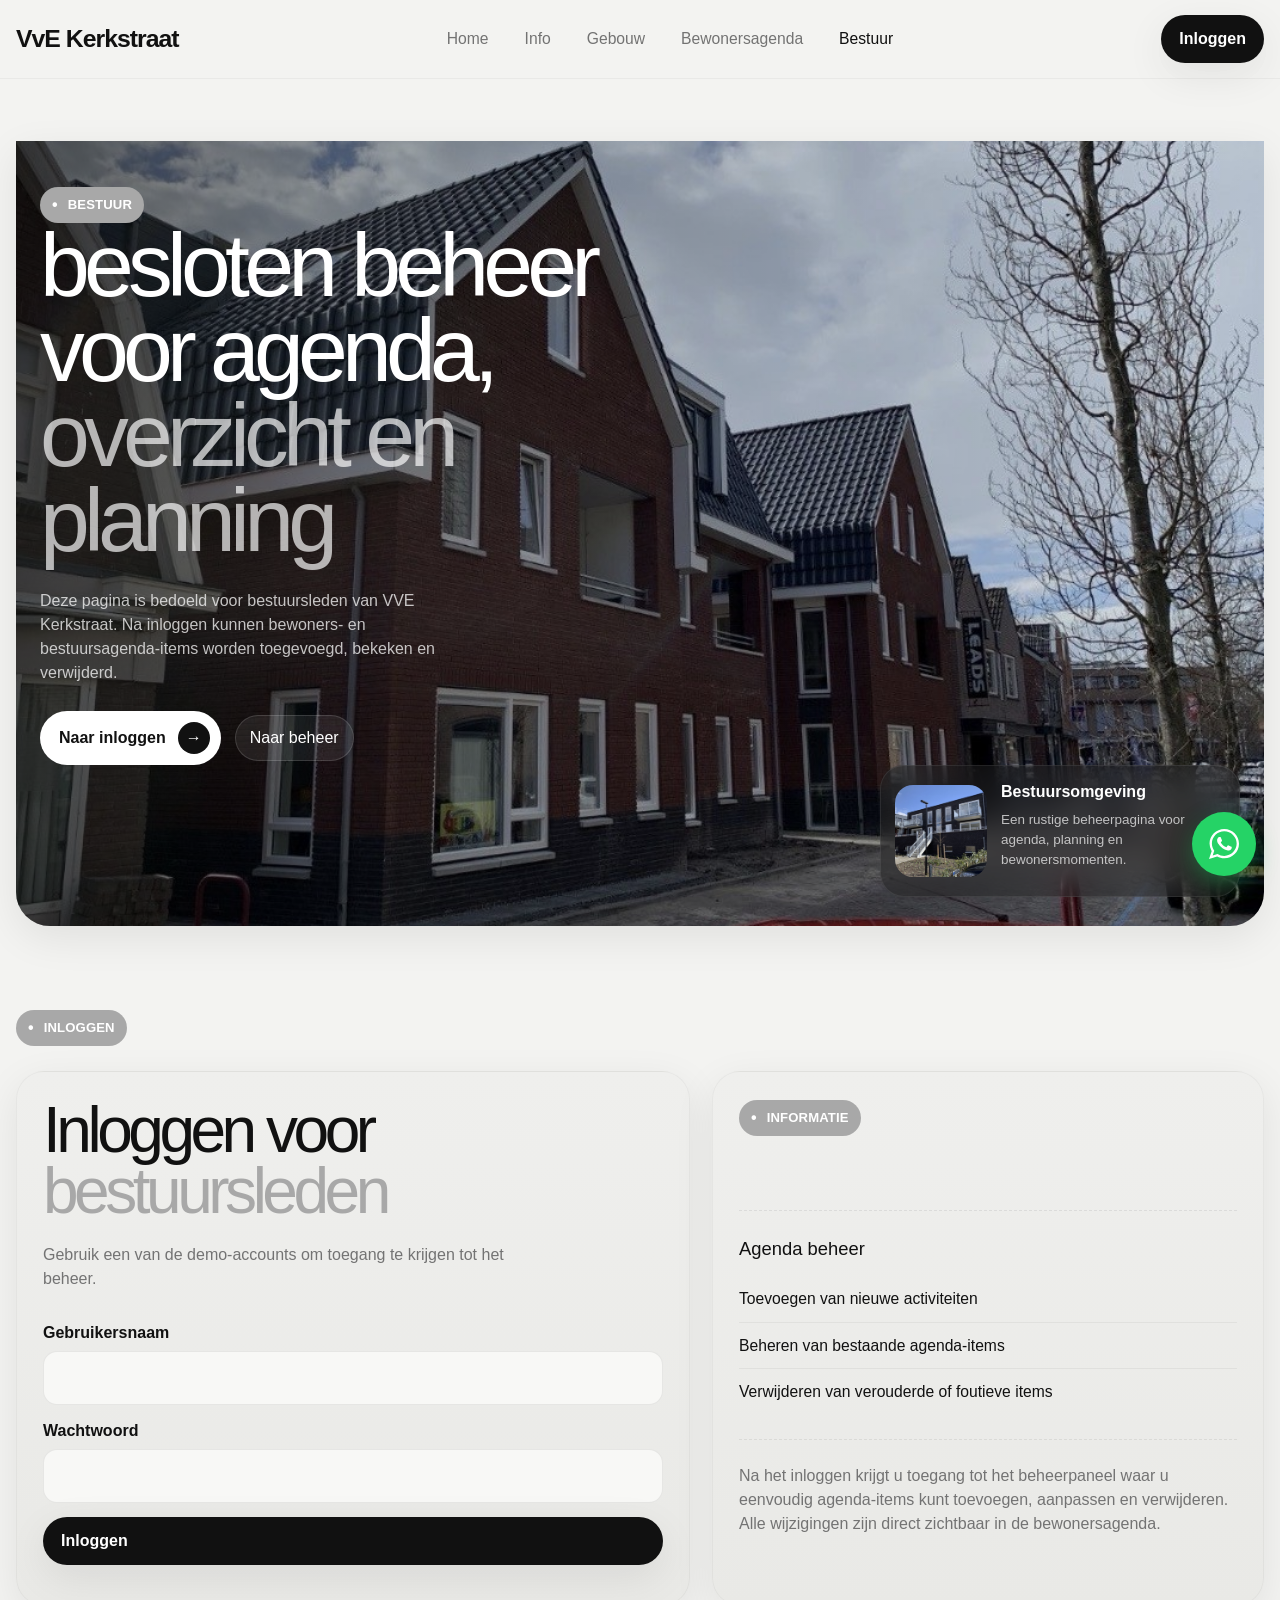
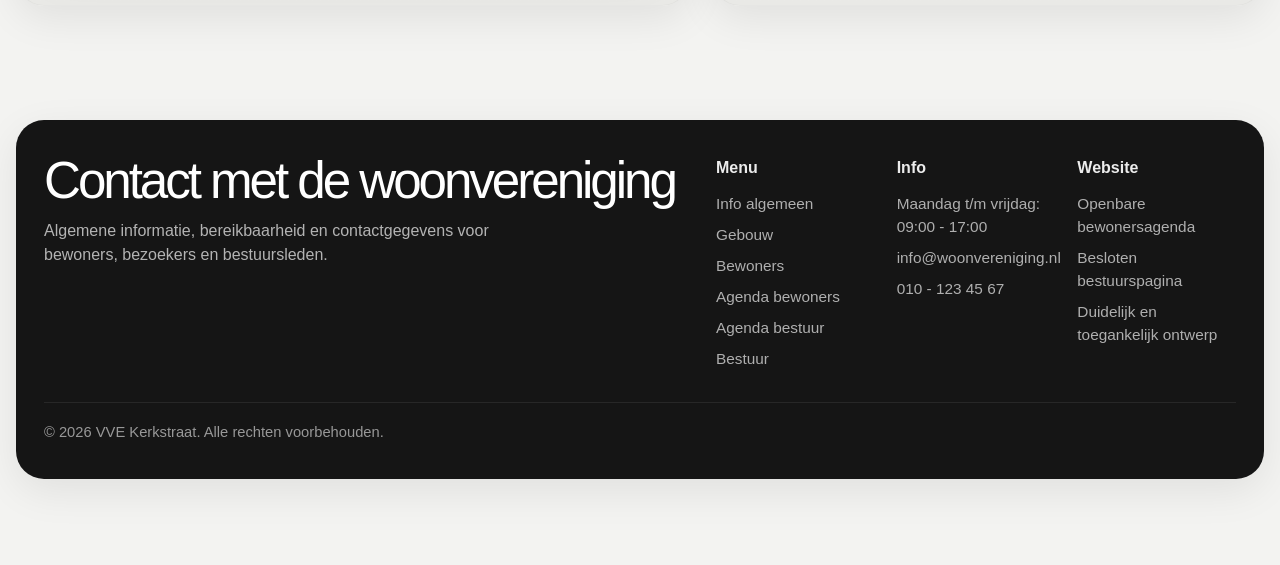
==== bestuur.html @ 942b36bc "Update bestuur.html" ====
<!DOCTYPE html>
<html lang="nl">
<head>
  <meta charset="UTF-8" />
  <meta name="viewport" content="width=device-width, initial-scale=1.0" />

  <title>Bestuur VvE Kerkstraat | Inloggen en beheer</title>

  <meta
    name="description"
    content="Besloten bestuurspagina van VvE Kerkstraat voor inloggen, agenda beheren en communicatie binnen het bestuur."
  />

  <meta name="robots" content="index, follow" />
  <link rel="canonical" href="https://vve-kerkstraat.nl/bestuur/" />

  <link rel="icon" type="image/png" href="/favicon VVE Kerkstraat.png" />

  <link rel="preconnect" href="https://fonts.googleapis.com" />
  <link rel="preconnect" href="https://fonts.gstatic.com" crossorigin />
  <link
    href="https://fonts.googleapis.com/css2?family=Manrope:wght@400;500;600;700;800&family=Playfair+Display:wght@600;700&display=swap"
    rel="stylesheet"
  />

  <link rel="stylesheet" href="styles.css" />
  <link rel="stylesheet" href="bestuur.css" />
</head>

<body>
  <header class="header" id="header">
    <div class="container nav">

      <a href="/" class="brand" aria-label="Ga naar homepage VvE Kerkstraat">
        <span class="brand-mark" aria-hidden="true"></span>
        <span>VvE Kerkstraat</span>
      </a>

      <nav id="mainNav">
        <ul class="nav-links">
          <li><a href="/">Home</a></li>
          <li><a href="/info/">Info</a></li>
          <li><a href="/gebouw/">Gebouw</a></li>
          <li><a href="/bewonersagenda/">Bewonersagenda</a></li>
          <li><a class="active" href="/bestuur/">Bestuur</a></li>
        </ul>
      </nav>

      <a href="/bestuur/" class="btn nav-cta">Inloggen</a>
      <button class="menu-toggle" id="menuToggle" aria-label="Menu openen">☰</button>

    </div>
  </header>

  <main>
    <section class="section">
      <div class="container">
        <div class="hero bestuur-hero">
          <img src="Afbeelding 3.jpg" alt="Voorkant van het wooncomplex" class="hero-bg-image" />

          <div class="hero-inner">
            <div class="hero-copy">
              <span class="section-tag section-tag-light">Bestuur</span>
              <h1 class="hero-title">
                besloten beheer<br>
                voor agenda,<br>
                <span class="muted-line">overzicht en planning</span>
              </h1>

              <p class="hero-text">
                Deze pagina is bedoeld voor bestuursleden van VVE Kerkstraat.
                Na inloggen kunnen bewoners- en bestuursagenda-items worden toegevoegd,
                bekeken en verwijderd.
              </p>

              <div class="hero-actions">
                <a href="#login" class="btn-secondary">
                  Naar inloggen
                  <span class="btn-icon">→</span>
                </a>
                <a href="#beheer" class="btn-ghost">Naar beheer</a>
              </div>
            </div>

            <article class="hero-card">
              <div class="hero-card-thumb">
                <img src="Achterkant.jpg" alt="Achterkant van het gebouw">
              </div>

              <div>
                <h4>Bestuursomgeving</h4>
                <p>Een rustige beheerpagina voor agenda, planning en bewonersmomenten.</p>
              </div>
            </article>
          </div>
        </div>
      </div>
    </section>

    <section class="section" id="login">
      <div class="container">
        <span class="section-tag">Inloggen</span>

        <div class="admin-layout">
          <article class="product-card login-card">
            <div class="product-text">
              <h2>
                Inloggen voor<br>
                <span class="light">bestuursleden</span>
              </h2>

              <p class="lead" id="loginIntroText">
                Gebruik een van de demo-accounts om toegang te krijgen tot het beheer.
              </p>
            </div>

            <form id="loginForm" class="form-stack">
              <div>
                <label for="username">Gebruikersnaam</label>
                <input type="text" id="username" required />
              </div>

              <div>
                <label for="password">Wachtwoord</label>
                <input type="password" id="password" required />
              </div>

              <button type="submit" class="btn full-width">
                Inloggen
              </button>
            </form>

            <div id="loginMessage" class="message" aria-live="polite"></div>
          </article>
<article class="product-card account-card">
  <span class="section-tag">Informatie</span>

  <div class="specs">
    <div class="specs-title">Agenda beheer</div>

    <div class="spec-row">
      <span>Toevoegen van nieuwe activiteiten</span>
    </div>

    <div class="spec-row">
      <span>Beheren van bestaande agenda-items</span>
    </div>

    <div class="spec-row">
      <span>Verwijderen van verouderde of foutieve items</span>
    </div>
  </div>

  <p class="lead">
    Na het inloggen krijgt u toegang tot het beheerpaneel waar u eenvoudig
    agenda-items kunt toevoegen, aanpassen en verwijderen. Alle wijzigingen
    zijn direct zichtbaar in de bewonersagenda.
  </p>
</article>
        </div>
      </div>
    </section>

    <section class="section hidden" id="beheer">
      <div class="container">
        <span class="section-tag">Beheer</span>

        <div class="admin-panel product-card" id="adminPanel">
          <div class="admin-header">
            <div>
              <h3>Beheer bestuurspagina</h3>
              <p>Ingelogd als: <span id="loggedInUser"></span></p>
            </div>
            <button id="logoutBtn" class="btn-secondary" type="button">Uitloggen</button>
          </div>

          <hr />

          <div class="admin-grid">
            <div>
              <h4>Nieuw agendapunt toevoegen</h4>

              <form id="agendaForm" class="form-stack">
                <div>
                  <label for="agendaType">Toevoegen aan</label>
                  <select id="agendaType" required>
                    <option value="board">Agenda bestuur</option>
                    <option value="resident">Agenda bewoners</option>
                  </select>
                </div>

                <div>
                  <label for="eventTitle">Titel</label>
                  <input type="text" id="eventTitle" required />
                </div>

                <div class="form-row">
                  <div>
                    <label for="eventDate">Datum</label>
                    <input type="date" id="eventDate" required />
                  </div>

                  <div>
                    <label for="eventTime">Tijd</label>
                    <input type="time" id="eventTime" required />
                  </div>
                </div>

                <div>
                  <label for="eventLocation">Locatie</label>
                  <input type="text" id="eventLocation" required />
                </div>

                <div>
                  <label for="eventDescription">Omschrijving</label>
                  <textarea id="eventDescription" rows="4" required></textarea>
                </div>

                <div>
                  <label for="eventImageFile">Afbeelding (optioneel)</label>
                  <input
                    type="file"
                    id="eventImageFile"
                    accept="image/png, image/jpeg, image/webp"
                  />
                </div>

                <button type="submit" class="btn full-width">
                  Agendapunt toevoegen
                </button>
              </form>

              <div id="adminMessage" class="message" aria-live="polite"></div>
            </div>

            <aside class="admin-info-card">
              <span class="section-tag">Beheer uitleg</span>
              <p>
                Agenda-items die hier worden toegevoegd, worden lokaal opgeslagen in de browser.
                Daardoor zijn ze ook zichtbaar op de andere gekoppelde pagina’s zoals de homepage en bewonersagenda.
              </p>
            </aside>
          </div>

          <div class="admin-agenda-grid">
            <div class="admin-agenda">
              <h4>Bewonersagenda beheren</h4>
              <div id="residentAgendaAdminList" class="agenda-list"></div>
            </div>

            <div class="admin-agenda">
              <h4>Bestuursagenda beheren</h4>
              <div id="boardAgendaAdminList" class="agenda-list"></div>
            </div>
          </div>
        </div>
      </div>
    </section>
  </main>

  <footer class="section">
    <div class="container">
      <div class="footer" id="contact">
        <div class="footer-top">
          <div class="footer-copy">
            <h3>Contact met de woonvereniging</h3>
            <p>
              Algemene informatie, bereikbaarheid en contactgegevens voor bewoners,
              bezoekers en bestuursleden.
            </p>
          </div>

          <div class="footer-links">
            <div>
            <h4>Menu</h4>
<ul class="menu">
  <a href="/info/">Info algemeen</a>
  <a href="/gebouw/">Gebouw</a>
  <a href="/bewoners/">Bewoners</a>
  <a href="/agendabewoners/">Agenda bewoners</a>
  <a href="/agendabestuur/">Agenda bestuur</a>
  <a href="/bestuur/">Bestuur</a>
</ul>
            </div>

            <div>
              <h4>Info</h4>
              <p>Maandag t/m vrijdag: 09:00 - 17:00</p>
              <p>info@woonvereniging.nl</p>
              <p>010 - 123 45 67</p>
            </div>

            <div>
              <h4>Website</h4>
              <p>Openbare bewonersagenda</p>
              <p>Besloten bestuurspagina</p>
              <p>Duidelijk en toegankelijk ontwerp</p>
            </div>
          </div>
        </div>

        <div class="footer-bottom">
          <span>© 2026 VVE Kerkstraat. Alle rechten voorbehouden.</span>
        </div>
      </div>
    </div>
  </footer>
  
  <div class="whatsapp-wrapper">
  <button
    id="vve-kerkstraat-whatsapp-button"
    class="whatsapp-button"
    aria-label="Open WhatsApp chat"
    type="button"
  >
    <svg xmlns="http://www.w3.org/2000/svg" width="33" height="33" viewBox="0 0 24 24" fill="white" aria-hidden="true">
      <path d="M24 11.7c0 6.45-5.27 11.68-11.78 11.68-2.07 0-4-.53-5.7-1.45L0 24l2.13-6.27a11.57 11.57 0 0 1-1.7-6.04C.44 5.23 5.72 0 12.23 0 18.72 0 24 5.23 24 11.7M12.22 1.85c-5.46 0-9.9 4.41-9.9 9.83 0 2.15.7 4.14 1.88 5.76L2.96 21.1l3.8-1.2a9.9 9.9 0 0 0 5.46 1.62c5.46 0 9.9-4.4 9.9-9.83a9.88 9.88 0 0 0-9.9-9.83m5.95 12.52c-.08-.12-.27-.19-.56-.33-.28-.14-1.7-.84-1.97-.93-.26-.1-.46-.15-.65.14-.2.29-.75.93-.91 1.12-.17.2-.34.22-.63.08-.29-.15-1.22-.45-2.32-1.43a8.64 8.64 0 0 1-1.6-1.98c-.18-.29-.03-.44.12-.58.13-.13.29-.34.43-.5.15-.17.2-.3.29-.48.1-.2.05-.36-.02-.5-.08-.15-.65-1.56-.9-2.13-.24-.58-.48-.48-.64-.48-.17 0-.37-.03-.56-.03-.2 0-.5.08-.77.36-.26.29-1 .98-1 2.4 0 1.4 1.03 2.76 1.17 2.96.14.19 2 3.17 4.93 4.32 2.94 1.15 2.94.77 3.47.72.53-.05 1.7-.7 1.95-1.36.24-.67.24-1.25.17-1.37"></path>
    </svg>
  </button>

  <div
    id="vve-kerkstraat-whatsapp-chat"
    class="whatsapp-chat"
    role="dialog"
    aria-modal="true"
    aria-labelledby="vve-kerkstraat-whatsapp-title"
  >
    <div class="whatsapp-chat-header">
      <div class="whatsapp-chat-header-text">
        <h3 id="vve-kerkstraat-whatsapp-title">VVE Kerkstraat</h3>
        <p>De snelste manier om contact <br>met ons op te nemen</p>
      </div>

      <button
        id="vve-kerkstraat-chat-close"
        class="whatsapp-chat-close"
        type="button"
        aria-label="Sluiten"
      >
        ✕
      </button>
    </div>

    <div class="whatsapp-chat-body">
      <p>Hey 👋 Waar kunnen we je mee helpen?</p>
    </div>

    <div class="whatsapp-chat-footer">
      <input
        id="vve-kerkstraat-chat-input"
        type="text"
        placeholder="Typ een bericht..."
        aria-label="Typ een WhatsApp bericht"
      >

      <button
        id="vve-kerkstraat-chat-send"
        class="whatsapp-send-button"
        type="button"
        aria-label="Versturen"
      >
        ➤
      </button>
    </div>
  </div>
</div>
<script src="bestuur.js"></script>
</body>
</html>
---- styles.css ----
:root {
  --bg: #f3f3f1;
  --surface: #ececea;
  --surface-2: #f8f8f6;
  --card: rgba(255, 255, 255, 0.08);
  --text: #111111;
  --heading: #111111;
  --muted: #737373;
  --muted-2: #a8a8a8;
  --white: #ffffff;
  --line: rgba(17, 17, 17, 0.08);
  --line-light: rgba(255, 255, 255, 0.16);
  --overlay: linear-gradient(90deg, rgba(0, 0, 0, 0.62) 0%, rgba(0, 0, 0, 0.24) 42%, rgba(0, 0, 0, 0.08) 100%);
  --shadow: 0 12px 40px rgba(0, 0, 0, 0.08);
  --shadow-card: 0 12px 40px rgba(0, 0, 0, 0.08);
  --accent: #111111;
  --success: #1f7a45;
  --error: #b42318;
  --radius-xl: 34px;
  --radius-lg: 28px;
  --radius-md: 18px;
  --container: 1280px;
}

* {
  box-sizing: border-box;
  margin: 0;
  padding: 0;
}

html {
  scroll-behavior: smooth;
}

body {
  font-family: "Inter", sans-serif;
  background: var(--bg);
  color: var(--text);
  line-height: 1.5;
}

img {
  max-width: 100%;
  display: block;
}

a {
  color: inherit;
  text-decoration: none;
}

button {
  font: inherit;
  border: none;
  background: none;
  cursor: pointer;
}

.container {
  width: min(calc(100% - 32px), var(--container));
  margin-inline: auto;
}

.section {
  padding: 22px 0;
  margin-top: 40px;
  margin-bottom: 40px;
}

.section-tag {
  display: inline-flex;
  align-items: center;
  gap: 10px;
  font-size: 0.82rem;
  font-weight: 700;
  letter-spacing: 0.01em;
  text-transform: uppercase;
  color: var(--white);
  margin-bottom: 26px;
  background: var(--muted-2);
  border-radius: 50px;
  padding: 8px 12px;
}

.section-tag::before {
  content: "•";
  font-size: 1rem;
  line-height: 1;
}

.section-tag-light {
  color: var(--white);
  margin-bottom: 0;
}

.header {
  position: sticky;
  top: 0;
  z-index: 20;
  background: rgba(243, 243, 241, 0.82);
  backdrop-filter: blur(16px);
  border-bottom: 1px solid rgba(17, 17, 17, 0.04);
}

.nav {
  min-height: 78px;
  display: flex;
  align-items: center;
  justify-content: space-between;
  gap: 20px;
}

.brand {
  display: flex;
  align-items: center;
  gap: 12px;
  font-size: 1.55rem;
  font-weight: 700;
  letter-spacing: -0.04em;
}

.brand-mark {
  width: 28px;
  height: 28px;
  background: linear-gradient(135deg, #111111 0%, #2a2a2a 100%);
  border-radius: 8px;
  position: relative;
  overflow: hidden;
  display: none;
}

.brand-mark::before,
.brand-mark::after {
  content: "";
  position: absolute;
  background: var(--bg);
  border-radius: 100px;
}

.brand-mark::before {
  width: 16px;
  height: 5px;
  left: 4px;
  top: 7px;
  transform: rotate(-42deg);
}

.brand-mark::after {
  width: 16px;
  height: 5px;
  right: 2px;
  bottom: 8px;
  transform: rotate(-42deg);
}

.nav-links {
  display: flex;
  align-items: center;
  gap: 36px;
  list-style: none;
  color: var(--muted);
  font-size: 0.98rem;
  font-weight: 500;
}

.nav-links a.active,
.nav-links a:hover {
  color: var(--text);
}

.btn,
.btn-secondary,
.btn-ghost {
  display: inline-flex;
  align-items: center;
  gap: 12px;
  border-radius: 999px;
  transition: 0.25s ease;
  white-space: nowrap;
}

.btn {
  padding: 12px 18px;
  background: var(--text);
  color: var(--white);
  font-weight: 600;
  box-shadow: var(--shadow);
}

.btn:hover {
  transform: translateY(-1px);
  opacity: 0.96;
}

.btn-secondary {
  padding: 10px 10px 10px 18px;
  background: var(--white);
  color: var(--text);
  font-weight: 600;
  border: 1px solid rgba(255, 255, 255, 0.18);
}

.btn-ghost {
  padding: 10px 14px;
  color: var(--white);
  background: rgba(255, 255, 255, 0.08);
  border: 1px solid rgba(255, 255, 255, 0.14);
}

.btn-icon {
  width: 32px;
  height: 32px;
  display: inline-grid;
  place-items: center;
  border-radius: 50%;
  background: var(--text);
  color: var(--white);
  flex-shrink: 0;
}

.btn-ghost .btn-icon {
  background: rgba(255, 255, 255, 0.12);
  border: 1px solid rgba(255, 255, 255, 0.18);
}

.hero {
  position: relative;
  min-height: 760px;
  border-radius: 0 0 var(--radius-xl) var(--radius-xl);
  overflow: hidden;
  box-shadow: var(--shadow);
  background: none;
}

.hero-bg-image {
  position: absolute;
  inset: 0;
  width: 100%;
  height: 100%;
  object-fit: cover;
  z-index: 0;
}

.hero::after {
  content: "";
  position: absolute;
  inset: 0;
  background: var(--overlay);
  z-index: 1;
}

.hero-inner {
  position: relative;
  z-index: 2;
  height: 100%;
  min-height: 760px;
  display: flex;
  flex-direction: column;
  justify-content: space-between;
  padding: 34px 24px 28px;
}

.hero-copy {
  max-width: 620px;
  margin-top: 12px;
}

.hero-title {
  font-size: clamp(3.4rem, 7vw, 6.2rem);
  line-height: 0.95;
  letter-spacing: -0.065em;
  font-weight: 400;
  color: var(--white);
  margin-bottom: 26px;
}

.hero-title .muted-line {
  color: rgba(255, 255, 255, 0.68);
}

.hero-text {
  max-width: 420px;
  font-size: 1rem;
  color: rgba(255, 255, 255, 0.74);
  margin-bottom: 26px;
}

.hero-actions {
  display: flex;
  align-items: center;
  gap: 14px;
  flex-wrap: wrap;
}

.hero-card {
  margin-left: auto;
  width: min(100%, 360px);
  background: rgba(27, 27, 27, 0.38);
  color: var(--white);
  border: 1px solid rgba(255, 255, 255, 0.08);
  backdrop-filter: blur(16px);
  border-radius: 24px;
  padding: 14px;
  display: flex;
  gap: 14px;
  align-items: center;
}

.hero-card-thumb {
  width: 92px;
  height: 92px;
  border-radius: 18px;
  overflow: hidden;
  flex-shrink: 0;
}

.hero-card-thumb img {
  width: 100%;
  height: 100%;
  object-fit: cover;
}

.hero-card h4 {
  font-size: 1rem;
  margin-bottom: 6px;
  font-weight: 600;
}

.hero-card p {
  font-size: 0.84rem;
  color: rgba(255, 255, 255, 0.7);
  margin-bottom: 12px;
}

.hero-card-controls {
  display: flex;
  gap: 10px;
}

.circle-btn {
  width: 34px;
  height: 34px;
  border-radius: 50%;
  display: grid;
  place-items: center;
  background: rgba(255, 255, 255, 0.14);
  color: var(--white);
  border: 1px solid rgba(255, 255, 255, 0.14);
}

.about-grid {
  display: grid;
  grid-template-columns: 0.8fr 1.2fr;
  gap: 60px;
  align-items: start;
  padding: 34px 0 8px;
}

.team-mini {
  position: relative;
}

.team-avatars-overlay {
  position: absolute;
  top: -50px;
  left: 0;
  display: flex;
}

.team-avatars-overlay img {
  width: 46px;
  height: 46px;
  border-radius: 50%;
  object-fit: cover;
  border: 3px solid #fff;
  margin-left: -12px;
  box-shadow: 0 4px 12px rgba(0, 0, 0, 0.08);
}

.team-avatars-overlay img:first-child {
  margin-left: 0;
}

.avatars {
  display: flex;
  margin-bottom: 18px;
}

.avatar {
  width: 58px;
  height: 58px;
  border-radius: 50%;
  border: 3px solid var(--bg);
  overflow: hidden;
  margin-left: -14px;
  box-shadow: 0 10px 22px rgba(0, 0, 0, 0.08);
}

.avatar:first-child {
  margin-left: 0;
}

.avatar img {
  width: 100%;
  height: 100%;
  object-fit: cover;
}

.team-mini h3 {
  font-size: clamp(1.6rem, 3vw, 2.3rem);
  line-height: 1.05;
  margin-bottom: 4px;
  letter-spacing: -0.05em;
  font-weight: 500;
}

.team-mini p {
  font-size: 1.7rem;
  line-height: 1.05;
  color: var(--muted-2);
  letter-spacing: -0.05em;
  max-width: 320px;
}

.team-avatars {
  display: flex;
  align-items: center;
  margin-bottom: 16px;
}

.team-avatars img {
  width: 46px;
  height: 46px;
  border-radius: 50%;
  object-fit: cover;
  border: 3px solid #fff;
  box-shadow: 0 4px 12px rgba(0, 0, 0, 0.08);
  margin-left: -12px;
  transition: transform 0.2s ease;
}

.team-avatars img:first-child {
  margin-left: 0;
}

.team-avatars img:hover {
  transform: translateY(-2px);
}

.about-copy h2,
.product-text h2,
.product-bottom h2 {
  font-size: clamp(2.5rem, 5vw, 5rem);
  line-height: 0.96;
  letter-spacing: -0.07em;
  font-weight: 400;
  margin-bottom: 20px;
}

.about-copy .light,
.product-text .light {
  color: var(--muted-2);
}

.about-copy p,
.product-text .lead,
.process-copy p,
.footer-copy p {
  max-width: 580px;
  color: var(--muted);
  font-size: 1rem;
}

.about-copy .btn {
  margin-top: 22px;
  padding: 10px 10px 10px 18px;
}

.product-grid {
  display: grid;
  grid-template-columns: 1fr 1.1fr;
  gap: 22px;
  align-items: stretch;
}

.product-card,
.product-image,
.process-banner,
.tech-grid > article,
.footer {
  border-radius: var(--radius-lg);
  overflow: hidden;
  box-shadow: var(--shadow);
}

.product-card {
  background: linear-gradient(180deg, #efefed 0%, #e9e9e6 100%);
  padding: 28px 26px;
  border: 1px solid rgba(17, 17, 17, 0.04);
}

.product-card .section-tag {
  margin-bottom: 56px;
}

.product-text .lead {
  margin: 14px 0 28px;
  max-width: 480px;
}

.specs {
  border-top: 1px dashed rgba(17, 17, 17, 0.08);
  border-bottom: 1px dashed rgba(17, 17, 17, 0.08);
  padding: 24px 0;
  margin: 18px 0 24px;
}

.specs-title {
  font-size: 1.15rem;
  margin-bottom: 14px;
  font-weight: 500;
}

.spec-row {
  display: grid;
  grid-template-columns: 1fr auto;
  gap: 16px;
  padding: 11px 0;
  color: var(--text);
  font-size: 0.98rem;
  border-bottom: 1px solid rgba(17, 17, 17, 0.05);
}

.spec-row:last-child {
  border-bottom: none;
}

.product-actions {
  display: flex;
  flex-wrap: wrap;
  gap: 12px;
}

.product-image {
  min-height: 650px;
  position: relative;
  background: none;
  border: 1px solid rgba(255, 255, 255, 0.7);
  overflow: hidden;
  border-radius: 24px;
}

.product-image img,
.section-image {
  width: 100%;
  height: 100%;
  object-fit: cover;
  display: block;
}

.process-banner {
  position: relative;
  min-height: 650px;
  padding: 24px;
  display: flex;
  align-items: stretch;
  overflow: hidden;
  background: none;
}

.process-bg-image {
  position: absolute;
  inset: 0;
  width: 100%;
  height: 100%;
  object-fit: cover;
  z-index: 0;
}

.process-banner::after {
  content: "";
  position: absolute;
  inset: 0;
  background: linear-gradient(
    90deg,
    rgba(24, 41, 63, 0.48) 0%,
    rgba(36, 59, 90, 0.22) 100%
  );
  z-index: 1;
}

.process-top,
.process-copy,
.process-progress {
  position: relative;
  z-index: 2;
}

.process-top {
  position: absolute;
  inset: 24px 24px auto 24px;
  display: flex;
  justify-content: space-between;
  align-items: flex-start;
  color: var(--white);
}

.process-number {
  font-size: clamp(2.2rem, 5vw, 4rem);
  font-weight: 300;
  letter-spacing: -0.07em;
}

.process-copy {
  margin-left: auto;
  margin-top: auto;
  max-width: 520px;
  color: var(--white);
  position: relative;
  z-index: 1;
  padding-bottom: 52px;
}

.process-copy h3 {
  font-size: clamp(2.1rem, 4vw, 4rem);
  line-height: 0.96;
  letter-spacing: -0.06em;
  font-weight: 400;
  margin-bottom: 14px;
}

.process-copy p {
  color: rgba(255, 255, 255, 0.8);
}

.process-progress {
  position: absolute;
  left: 24px;
  right: 24px;
  bottom: 24px;
  display: flex;
  align-items: center;
  justify-content: space-between;
  gap: 18px;
}

.process-bar {
  height: 4px;
  flex: 1;
  background: rgba(255, 255, 255, 0.22);
  border-radius: 999px;
  overflow: hidden;
}

.process-bar > span {
  display: block;
  height: 100%;
  width: 74%;
  background: var(--white);
  border-radius: inherit;
}

.process-nav {
  display: flex;
  gap: 10px;
}

.process-title {
  color: #ffffff;
}

.process-text {
  color: rgba(255, 255, 255, 0.88);
}

.tech-grid {
  display: grid;
  grid-template-columns: repeat(3, 1fr);
  gap: 22px;
  margin-top: 12px;
}

.tech-grid article {
  background: var(--surface-2);
  padding: 26px;
  border: 1px solid rgba(17, 17, 17, 0.05);
}

.tech-grid h3 {
  font-size: 1.4rem;
  letter-spacing: -0.04em;
  margin-bottom: 12px;
}

.tech-grid p {
  color: var(--muted);
}

.footer {
  background: #151515;
  color: var(--white);
  margin: 30px 0 24px;
  padding: 36px 28px;
}

.footer-top {
  display: flex;
  justify-content: space-between;
  gap: 28px;
  margin-bottom: 24px;
  flex-wrap: wrap;
}

.footer-copy h3 {
  font-size: clamp(2rem, 4vw, 3.4rem);
  line-height: 0.96;
  letter-spacing: -0.06em;
  font-weight: 400;
  margin-bottom: 14px;
}

.footer-copy p {
  color: rgba(255, 255, 255, 0.68);
  max-width: 500px;
}

.footer-links {
  display: grid;
  grid-template-columns: repeat(3, minmax(140px, 1fr));
  gap: 22px;
  width: min(100%, 520px);
}

.footer-links h4 {
  font-size: 1rem;
  margin-bottom: 12px;
  color: rgba(255, 255, 255, 0.92);
}

.footer-links a,
.footer-links p {
  display: block;
  color: rgba(255, 255, 255, 0.66);
  margin-bottom: 8px;
  font-size: 0.96rem;
}

.footer-bottom {
  border-top: 1px solid rgba(255, 255, 255, 0.08);
  padding-top: 18px;
  display: flex;
  justify-content: space-between;
  gap: 14px;
  flex-wrap: wrap;
  color: rgba(255, 255, 255, 0.56);
  font-size: 0.92rem;
}

.menu-toggle {
  display: none;
  width: 48px;
  height: 48px;
  border-radius: 50%;
  background: var(--text);
  color: var(--white);
  place-items: center;
}

/* Agenda layout */
.agenda-columns {
  display: grid;
  grid-template-columns: 1fr 1fr;
  gap: 24px;
  align-items: start;
}

.agenda-column {
  min-width: 0;
}

.agenda-column .panel {
  height: 100%;
}

.agenda-toolbar {
  margin-bottom: 18px;
}

.search-input {
  width: 100%;
}

.agenda-list {
  display: grid;
  gap: 16px;
  margin-top: 20px;
}

/* Form */
.form-stack {
  margin-top: 30px;
  display: grid;
  gap: 14px;
}

.form-row {
  display: grid;
  grid-template-columns: 1fr 1fr;
  gap: 14px;
}

.form-row-3 {
  display: grid;
  grid-template-columns: 1fr 1fr 1.2fr;
  gap: 14px;
}

label {
  display: block;
  margin-bottom: 6px;
  font-weight: 700;
  color: var(--heading);
}

input,
textarea,
select {
  width: 100%;
  border: 1px solid var(--line);
  background: var(--surface-2);
  color: var(--text);
  border-radius: 14px;
  padding: 14px 16px;
  font: inherit;
  transition: 0.2s ease;
}

input::placeholder,
textarea::placeholder {
  color: var(--muted-2);
}

input:focus,
textarea:focus,
select:focus {
  outline: none;
  border-color: rgba(17, 17, 17, 0.18);
  box-shadow: 0 0 0 5px rgba(17, 17, 17, 0.06);
}

textarea {
  resize: vertical;
  min-height: 120px;
}

.full-width {
  width: 100%;
}

.message {
  margin-top: 12px;
  font-weight: 800;
}

.message.success {
  color: var(--success);
}

.message.error {
  color: var(--error);
}

.hidden {
  display: none !important;
}

.admin-header {
  display: flex;
  justify-content: space-between;
  align-items: flex-start;
  gap: 16px;
  margin-bottom: 8px;
}

.admin-agenda {
  margin-top: 28px;
}

/* Agenda card */
.agenda-item {
  position: relative;
  padding: 22px 22px 20px 26px;
  border-radius: var(--radius-lg);
  background: var(--white);
  border: 1px solid var(--line);
  box-shadow: var(--shadow);
  overflow: hidden;
}

.agenda-item::before {
  content: "";
  position: absolute;
  inset: 0 auto 0 0;
  width: 4px;
  background: var(--accent);
  opacity: 0.08;
}

.agenda-item.has-image {
  padding: 0;
  overflow: hidden;
}

.agenda-image {
  width: 100%;
  height: 230px;
  object-fit: cover;
  display: block;
}

.agenda-item-content {
  display: flex;
  flex-direction: column;
  align-items: flex-start;
  padding: 24px 26px 22px;
  position: relative;
}

.agenda-item.has-image .agenda-item-content::before {
  content: "";
  position: absolute;
  inset: 0 auto 0 0;
  width: 4px;
  background: var(--accent);
  opacity: 0.08;
}

.agenda-item.has-image::before {
  display: none;
}

.agenda-item h4 {
  margin-bottom: 12px;
  color: var(--heading);
  font-weight: 800;
}

.agenda-item p {
  color: var(--muted);
  margin-top: 10px;
  line-height: 1.65;
}

/* Agenda meta */
.agenda-meta {
  display: flex;
  flex-wrap: wrap;
  gap: 12px;
  margin-bottom: 10px;
}

.meta-chip {
  display: inline-flex;
  align-items: center;
  gap: 10px;
  padding: 10px 14px;
  border-radius: 999px;
  background: var(--surface-2);
  color: var(--text);
  border: 1px solid var(--line);
  font-size: 0.94rem;
  font-weight: 500;
}

.meta-chip i {
  display: none;
}

.agenda-item.has-image .meta-chip {
  background: var(--surface-2);
}

/* Empty state */
.agenda-empty {
  display: flex;
  align-items: center;
  gap: 12px;
  padding: 18px 20px;
  border-radius: var(--radius-md);
  background: var(--surface);
  border: 1px solid var(--line);
  color: var(--muted);
}

.agenda-empty i {
  width: 38px;
  height: 38px;
  display: inline-flex;
  align-items: center;
  justify-content: center;
  border-radius: 999px;
  background: var(--surface-2);
  color: var(--muted);
  flex-shrink: 0;
}

.delete-btn {
  margin-top: 14px;
  display: inline-flex;
  justify-content: center;
  align-items: center;
  margin-right: auto;
  min-height: 42px;
  padding: 10px 18px;
  border-radius: 999px;
  border: 1px solid var(--line);
  background: var(--surface);
  font-size: 13px;
  color: var(--text);
  font-weight: 700;
  cursor: pointer;
}

.delete-btn:hover {
  background: #ece8e2;
  box-shadow: 0 8px 20px rgba(0, 0, 0, 0.05);
}

/* File input */
input[type="file"] {
  padding: 12px 16px;
  background: rgba(255, 255, 255, 0.94);
}

input[type="file"]::file-selector-button,
input[type="file"]::-webkit-file-upload-button {
  border-radius: 50px;
  border: 1px solid var(--line);
  background: var(--surface-2);
  color: var(--text);
  font: inherit;
  font-weight: 700;
  padding: 10px 18px;
  margin-right: 16px;
  cursor: pointer;
}

/* Main nav */
#mainNav {
  display: flex;
}

#mainNav .nav-links {
  display: flex;
  align-items: center;
  gap: 36px;
  list-style: none;
}

@media (max-width: 1080px) {
  .about-grid,
  .product-grid,
  .tech-grid {
    grid-template-columns: 1fr;
  }

  .team-mini {
    padding-top: 0;
  }

  .product-image,
  .process-banner {
    min-height: 520px;
  }
}

@media (max-width: 900px) {
  .agenda-columns,
  .about-grid,
  .form-row,
  .form-row-3 {
    grid-template-columns: 1fr;
  }

  .admin-header {
    flex-direction: column;
    align-items: stretch;
  }
}

@media (max-width: 820px) {
  .nav-links,
  .nav-cta {
    display: none;
  }

  .menu-toggle {
    display: grid;
  }

  .header.open .nav-links {
    display: flex;
    position: absolute;
    left: 16px;
    right: 16px;
    top: 82px;
    background: rgba(255, 255, 255, 0.96);
    backdrop-filter: blur(16px);
    border-radius: 24px;
    padding: 22px;
    flex-direction: column;
    align-items: flex-start;
    gap: 16px;
    box-shadow: var(--shadow);
  }

  .header.open .nav-cta {
    display: inline-flex;
    position: absolute;
    left: 38px;
    right: 38px;
    top: 300px;
    justify-content: center;
  }

  .hero,
  .hero-inner {
    min-height: 680px;
  }

  .hero-card {
    margin-left: 0;
  }

  #mainNav {
    display: none;
    position: absolute;
    left: 16px;
    right: 16px;
    top: 82px;
    background: rgba(255, 255, 255, 0.98);
    backdrop-filter: blur(16px);
    border-radius: 24px;
    padding: 22px;
    box-shadow: var(--shadow);
    border: 1px solid var(--line);
    z-index: 100;
  }

  #mainNav.open {
    display: block;
  }

  #mainNav .nav-links {
    flex-direction: column;
    align-items: flex-start;
    gap: 16px;
  }
}

@media (max-width: 640px) {
  .container {
    width: min(calc(100% - 20px), var(--container));
  }

  .section {
    padding: 16px 0;
  }

  .hero-inner {
    padding: 22px 18px 18px;
  }

  .hero-title,
  .about-copy h2,
  .product-text h2,
  .product-bottom h2,
  .process-copy h3,
  .footer-copy h3 {
    letter-spacing: -0.05em;
  }

  .product-card,
  .tech-grid article,
  .footer {
    padding: 22px 18px;
  }

  .process-top,
  .process-progress {
    left: 18px;
    right: 18px;
  }

  .footer-links {
    grid-template-columns: 1fr;
  }
}


.scroll-hidden {
  opacity: 0;
  transform: translateY(50px);
  transition:
    opacity 1.5s ease,
    transform 0.7s ease;
  will-change: transform, opacity;
}

.scroll-visible {
  opacity: 1;
  transform: translateY(0);
}

/* Footer mag geen scroll-effect krijgen */
.footer,
.footer * {
  opacity: 1 !important;
  transform: none !important;
}

/* Toegankelijkheid */
@media (prefers-reduced-motion: reduce) {
  .scroll-hidden {
    opacity: 1;
    transform: none;
    transition: none;
  }
}

.whatsapp-wrapper {
  position: fixed;
  right: 24px;
  bottom: 24px;
  z-index: 9999;
}

.whatsapp-button {
  width: 64px;
  height: 64px;
  border: none;
  border-radius: 50%;
  background: #25D366;
  cursor: pointer;
  display: flex;
  align-items: center;
  justify-content: center;
  padding: 0;
  box-shadow: 0 8px 22px rgba(37, 211, 102, 0.35);
  transition: transform 0.2s ease, box-shadow 0.2s ease;
}

.whatsapp-button:hover {
  transform: scale(1.05);
  box-shadow: 0 12px 28px rgba(37, 211, 102, 0.45);
}

.whatsapp-button svg {
  width: 30px;
  height: 30px;
  display: block;
}

.whatsapp-chat {
  display: none;
  flex-direction: column;
  position: absolute;
  right: 0;
  bottom: 82px;
  width: 320px;
  background: #ffffff;
  border-radius: 16px;
  overflow: hidden;
  box-shadow: 0 18px 40px rgba(18, 140, 126, 0.18);
}

.whatsapp-chat.is-open {
  display: flex;
}

.whatsapp-chat-header {
  display: flex;
  align-items: center;
  padding: 14px;
  background: #25D366;
  color: #ffffff;
}

.whatsapp-chat-header-text h3 {
  margin: 0;
  font-size: 16px;
}

.whatsapp-chat-header-text p {
  margin: 4px 0 0;
  font-size: 13px;
}

.whatsapp-chat-close {
  margin-left: auto;
  border: none;
  background: transparent;
  color: #ffffff;
  font-size: 18px;
  cursor: pointer;
}

.whatsapp-chat-body {
  padding: 16px;
  background: #f6f6f6;
}

.whatsapp-chat-body p {
  margin: 0;
  background: #ffffff;
  padding: 12px;
  border-radius: 12px;
}

.whatsapp-chat-footer {
  display: flex;
  gap: 8px;
  padding: 12px;
}

#vve-kerkstraat-chat-input {
  flex: 1;
  padding: 10px;
  border: 1px solid #ddd;
  border-radius: 10px;
}

.whatsapp-send-button {
  border: none;
  background: #25D366;
  color: #fff;
  width: 45px;
  border-radius: 10px;
  cursor: pointer;
}

@media (max-width: 768px) {
  .whatsapp-wrapper {
    right: 16px;
    bottom: 16px;
  }

  .whatsapp-button {
    width: 58px;
    height: 58px;
  }

  .whatsapp-button svg {
    width: 26px;
    height: 26px;
  }
}
---- bestuur.css ----
.bestuur-hero {
  min-height: 720px;
}

.admin-layout {
  display: grid;
  grid-template-columns: 1fr 0.82fr;
  gap: 22px;
  align-items: start;
}

.login-card,
.account-card,
.admin-panel,
.admin-info-card {
  border-radius: var(--radius-lg);
}

.login-card .lead,
.account-card .lead,
.admin-info-card p {
  color: var(--muted);
}

.account-card {
  min-height: 100%;
}

.admin-panel {
  padding: 28px 26px;
}

.admin-panel hr {
  border: none;
  border-top: 1px solid rgba(17, 17, 17, 0.08);
  margin: 22px 0 26px;
}

.admin-grid {
  display: grid;
  grid-template-columns: 1.12fr 0.88fr;
  gap: 22px;
  align-items: start;
}

.admin-info-card {
  background: rgba(255, 255, 255, 0.55);
  border: 1px solid rgba(17, 17, 17, 0.05);
  padding: 24px;
  box-shadow: var(--shadow);
}

.admin-header {
  display: flex;
  justify-content: space-between;
  align-items: flex-start;
  gap: 16px;
}

.admin-header h3 {
  font-size: 2rem;
  line-height: 1;
  letter-spacing: -0.05em;
  margin-bottom: 8px;
  font-weight: 500;
}

.admin-header p {
  color: var(--muted);
}

.admin-agenda-grid {
  display: grid;
  grid-template-columns: 1fr 1fr;
  gap: 22px;
  margin-top: 30px;
}

.admin-agenda h4 {
  font-size: 1.3rem;
  letter-spacing: -0.04em;
  margin-bottom: 16px;
}

.agenda-list {
  display: grid;
  gap: 18px;
}

.agenda-item {
  position: relative;
  padding: 22px 22px 20px 26px;
  border-radius: var(--radius-lg);
  background: var(--white);
  border: 1px solid var(--line);
  box-shadow: var(--shadow);
  overflow: hidden;
}

.agenda-item::before {
  content: "";
  position: absolute;
  inset: 0 auto 0 0;
  width: 4px;
  background: var(--accent);
  opacity: 0.08;
}

.agenda-item.has-image {
  padding: 0;
  overflow: hidden;
}

.agenda-image {
  width: 100%;
  height: 230px;
  object-fit: cover;
  display: block;
}

.agenda-item-content {
  display: flex;
  flex-direction: column;
  align-items: flex-start;
  padding: 24px 26px 22px;
  position: relative;
}

.agenda-item.has-image .agenda-item-content::before {
  content: "";
  position: absolute;
  inset: 0 auto 0 0;
  width: 4px;
  background: var(--accent);
  opacity: 0.08;
}

.agenda-item.has-image::before {
  display: none;
}

.agenda-item h4 {
  margin-bottom: 12px;
  color: var(--heading);
  font-weight: 800;
  font-size: 1.08rem;
}

.agenda-item p {
  color: var(--muted);
  margin-top: 10px;
  line-height: 1.65;
}

.agenda-meta {
  display: flex;
  flex-wrap: wrap;
  gap: 12px;
  margin-bottom: 10px;
}

.meta-chip {
  display: inline-flex;
  align-items: center;
  padding: 10px 14px;
  border-radius: 999px;
  background: var(--surface-2);
  color: var(--text);
  border: 1px solid var(--line);
  font-size: 0.94rem;
  font-weight: 500;
}

.agenda-empty {
  display: flex;
  align-items: center;
  gap: 12px;
  padding: 18px 20px;
  border-radius: var(--radius-md);
  background: var(--surface);
  border: 1px solid var(--line);
  color: var(--muted);
}

.delete-btn {
  margin-top: 14px;
  display: inline-flex;
  justify-content: center;
  align-items: center;
  margin-right: auto;
  min-height: 42px;
  padding: 10px 18px;
  border-radius: 999px;
  border: 1px solid var(--line);
  background: var(--surface);
  font-size: 13px;
  color: var(--text);
  font-weight: 700;
  cursor: pointer;
}

.delete-btn:hover {
  background: #ece8e2;
  box-shadow: 0 8px 20px rgba(0, 0, 0, 0.05);
}

@media (max-width: 1080px) {
  .admin-layout,
  .admin-grid,
  .admin-agenda-grid {
    grid-template-columns: 1fr;
  }
}

@media (max-width: 900px) {
  .admin-header {
    flex-direction: column;
    align-items: stretch;
  }
}

.scroll-hidden {
  opacity: 0;
  transform: translateY(50px);
  transition:
    opacity 1.5s ease,
    transform 0.7s ease;
  will-change: transform, opacity;
}

.scroll-visible {
  opacity: 1;
  transform: translateY(0);
}

/* Toegankelijkheid */
@media (prefers-reduced-motion: reduce) {
  .scroll-hidden {
    opacity: 1;
    transform: none;
    transition: none;
  }
}

.brand-mark {
  display: none;
}

.whatsapp-wrapper {
  position: fixed;
  right: 24px;
  bottom: 24px;
  z-index: 9999;
}

.whatsapp-button {
  width: 64px;
  height: 64px;
  border: none;
  border-radius: 50%;
  background: #25D366;
  cursor: pointer;
  display: flex;
  align-items: center;
  justify-content: center;
  padding: 0;
  box-shadow: 0 8px 22px rgba(37, 211, 102, 0.35);
  transition: transform 0.2s ease, box-shadow 0.2s ease;
}

.whatsapp-button:hover {
  transform: scale(1.05);
  box-shadow: 0 12px 28px rgba(37, 211, 102, 0.45);
}

.whatsapp-button svg {
  width: 30px;
  height: 30px;
  display: block;
}

.whatsapp-chat {
  display: none;
  flex-direction: column;
  position: absolute;
  right: 0;
  bottom: 82px;
  width: 320px;
  background: #ffffff;
  border-radius: 16px;
  overflow: hidden;
  box-shadow: 0 18px 40px rgba(18, 140, 126, 0.18);
}

.whatsapp-chat.is-open {
  display: flex;
}

.whatsapp-chat-header {
  display: flex;
  align-items: center;
  padding: 14px;
  background: #25D366;
  color: #ffffff;
}

.whatsapp-chat-header-text h3 {
  margin: 0;
  font-size: 16px;
}

.whatsapp-chat-header-text p {
  margin: 4px 0 0;
  font-size: 13px;
}

.whatsapp-chat-close {
  margin-left: auto;
  border: none;
  background: transparent;
  color: #ffffff;
  font-size: 18px;
  cursor: pointer;
}

.whatsapp-chat-body {
  padding: 16px;
  background: #f6f6f6;
}

.whatsapp-chat-body p {
  margin: 0;
  background: #ffffff;
  padding: 12px;
  border-radius: 12px;
}

.whatsapp-chat-footer {
  display: flex;
  gap: 8px;
  padding: 12px;
}

#vve-kerkstraat-chat-input {
  flex: 1;
  padding: 10px;
  border: 1px solid #ddd;
  border-radius: 10px;
}

.whatsapp-send-button {
  border: none;
  background: #25D366;
  color: #fff;
  width: 45px;
  border-radius: 10px;
  cursor: pointer;
}

@media (max-width: 768px) {
  .whatsapp-wrapper {
    right: 16px;
    bottom: 16px;
  }

  .whatsapp-button {
    width: 58px;
    height: 58px;
  }

  .whatsapp-button svg {
    width: 26px;
    height: 26px;
  }
}
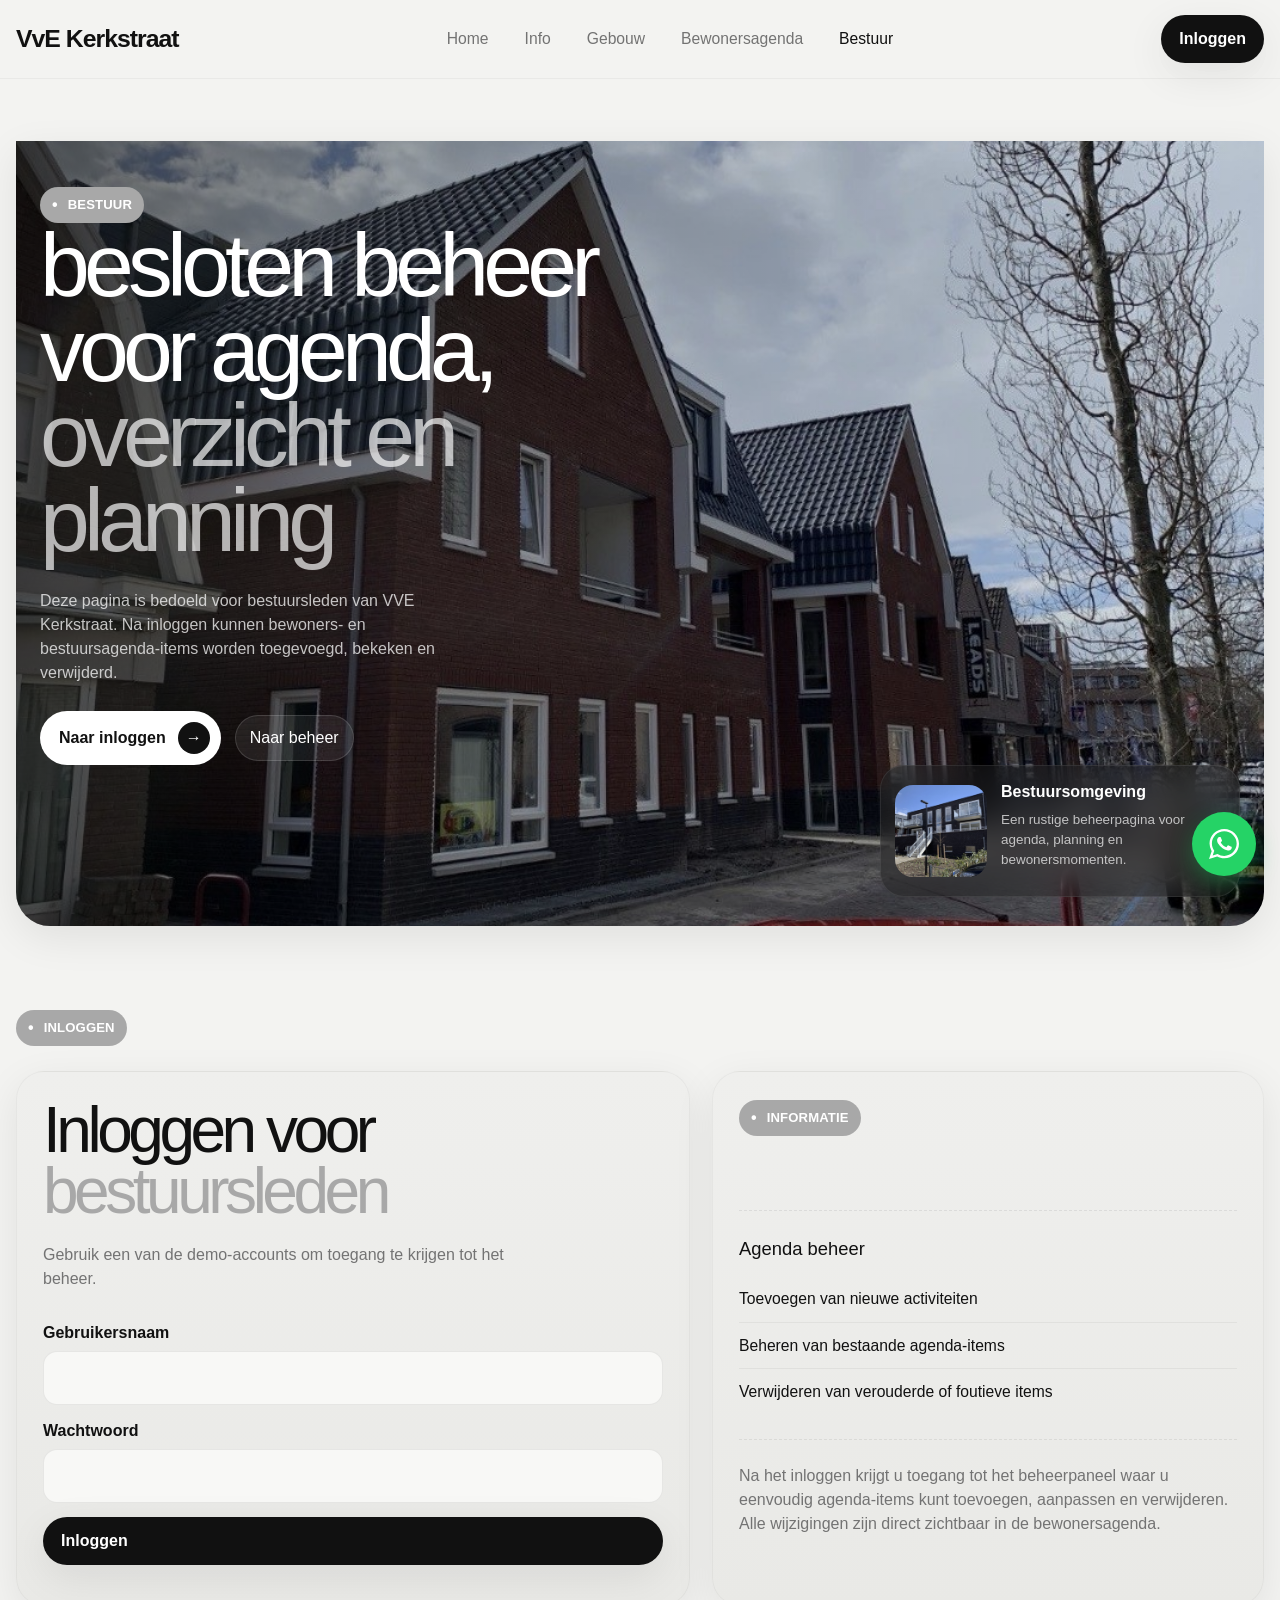
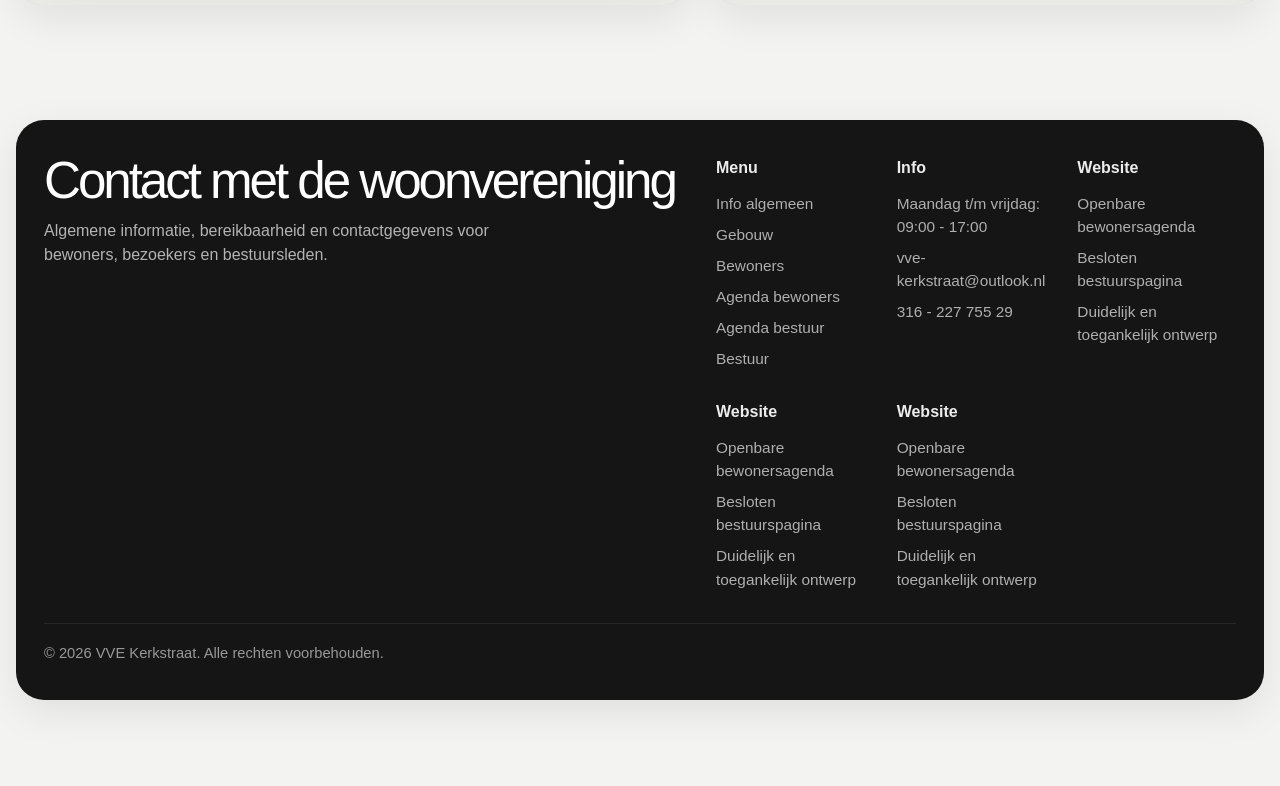
==== commit 1894c19b: "Update bestuur.html" ====
--- a/bestuur.html
+++ b/bestuur.html
@@ -283,11 +283,25 @@
 </ul>
             </div>
 
-            <div>
+             <div>
               <h4>Info</h4>
               <p>Maandag t/m vrijdag: 09:00 - 17:00</p>
-              <p>info@woonvereniging.nl</p>
-              <p>010 - 123 45 67</p>
+              <p>vve-kerkstraat@outlook.nl</p>
+              <p>316 - 227 755 29</p>
+            </div>
+
+            <div>
+              <h4>Website</h4>
+              <p>Openbare bewonersagenda</p>
+              <p>Besloten bestuurspagina</p>
+              <p>Duidelijk en toegankelijk ontwerp</p>
+            </div>
+
+            <div>
+              <h4>Website</h4>
+              <p>Openbare bewonersagenda</p>
+              <p>Besloten bestuurspagina</p>
+              <p>Duidelijk en toegankelijk ontwerp</p>
             </div>
 
             <div>
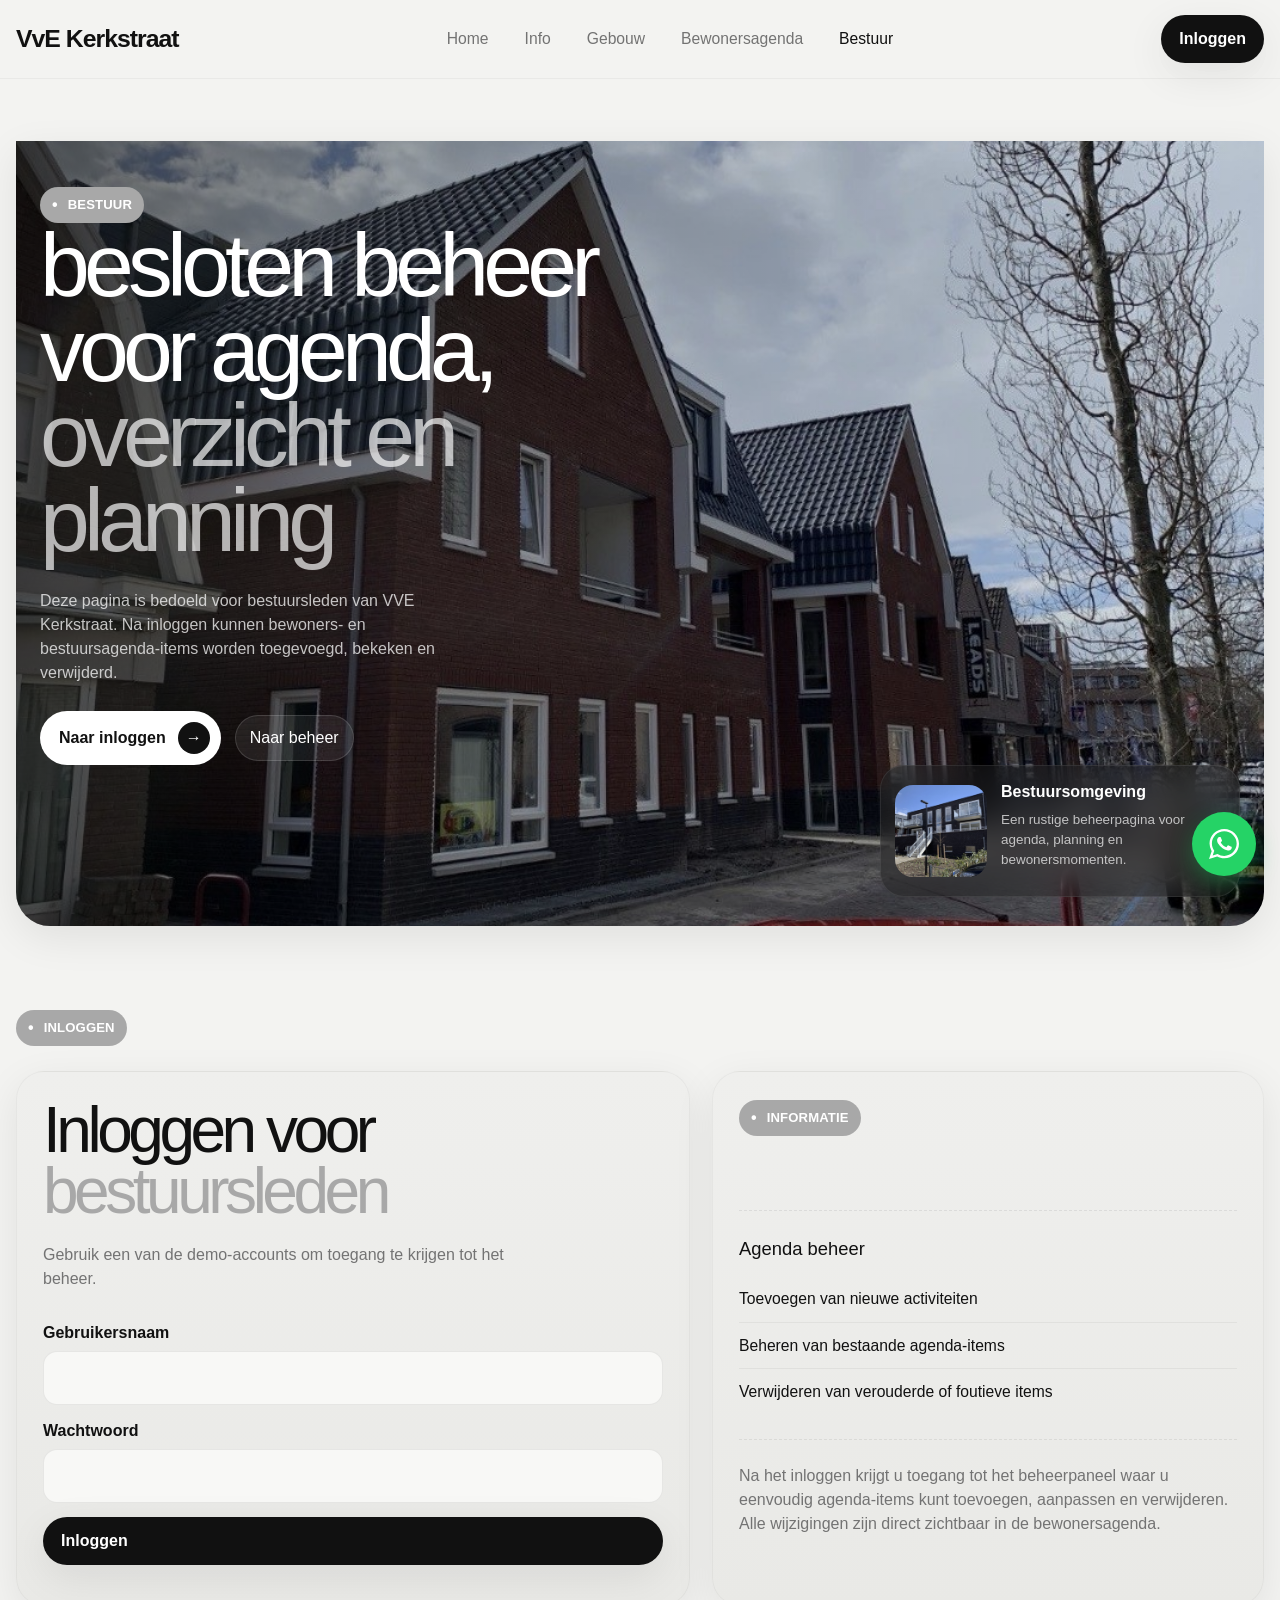
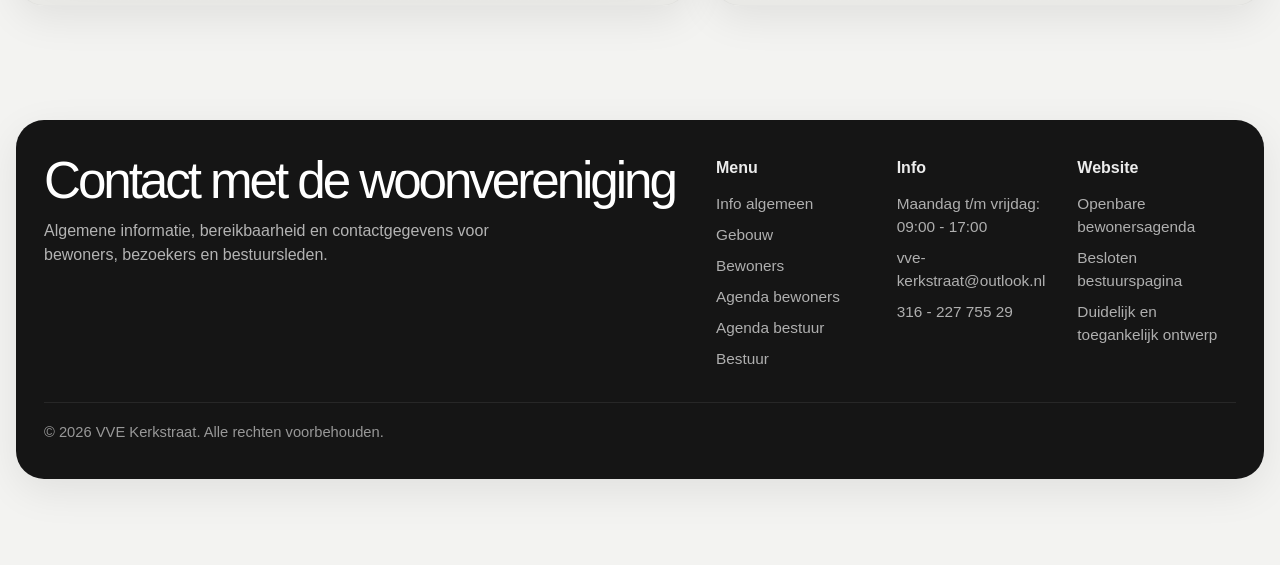
==== commit 6e68c8d9: "Update bestuur.html" ====
--- a/bestuur.html
+++ b/bestuur.html
@@ -288,20 +288,6 @@
               <p>Maandag t/m vrijdag: 09:00 - 17:00</p>
               <p>vve-kerkstraat@outlook.nl</p>
               <p>316 - 227 755 29</p>
-            </div>
-
-            <div>
-              <h4>Website</h4>
-              <p>Openbare bewonersagenda</p>
-              <p>Besloten bestuurspagina</p>
-              <p>Duidelijk en toegankelijk ontwerp</p>
-            </div>
-
-            <div>
-              <h4>Website</h4>
-              <p>Openbare bewonersagenda</p>
-              <p>Besloten bestuurspagina</p>
-              <p>Duidelijk en toegankelijk ontwerp</p>
             </div>
 
             <div>
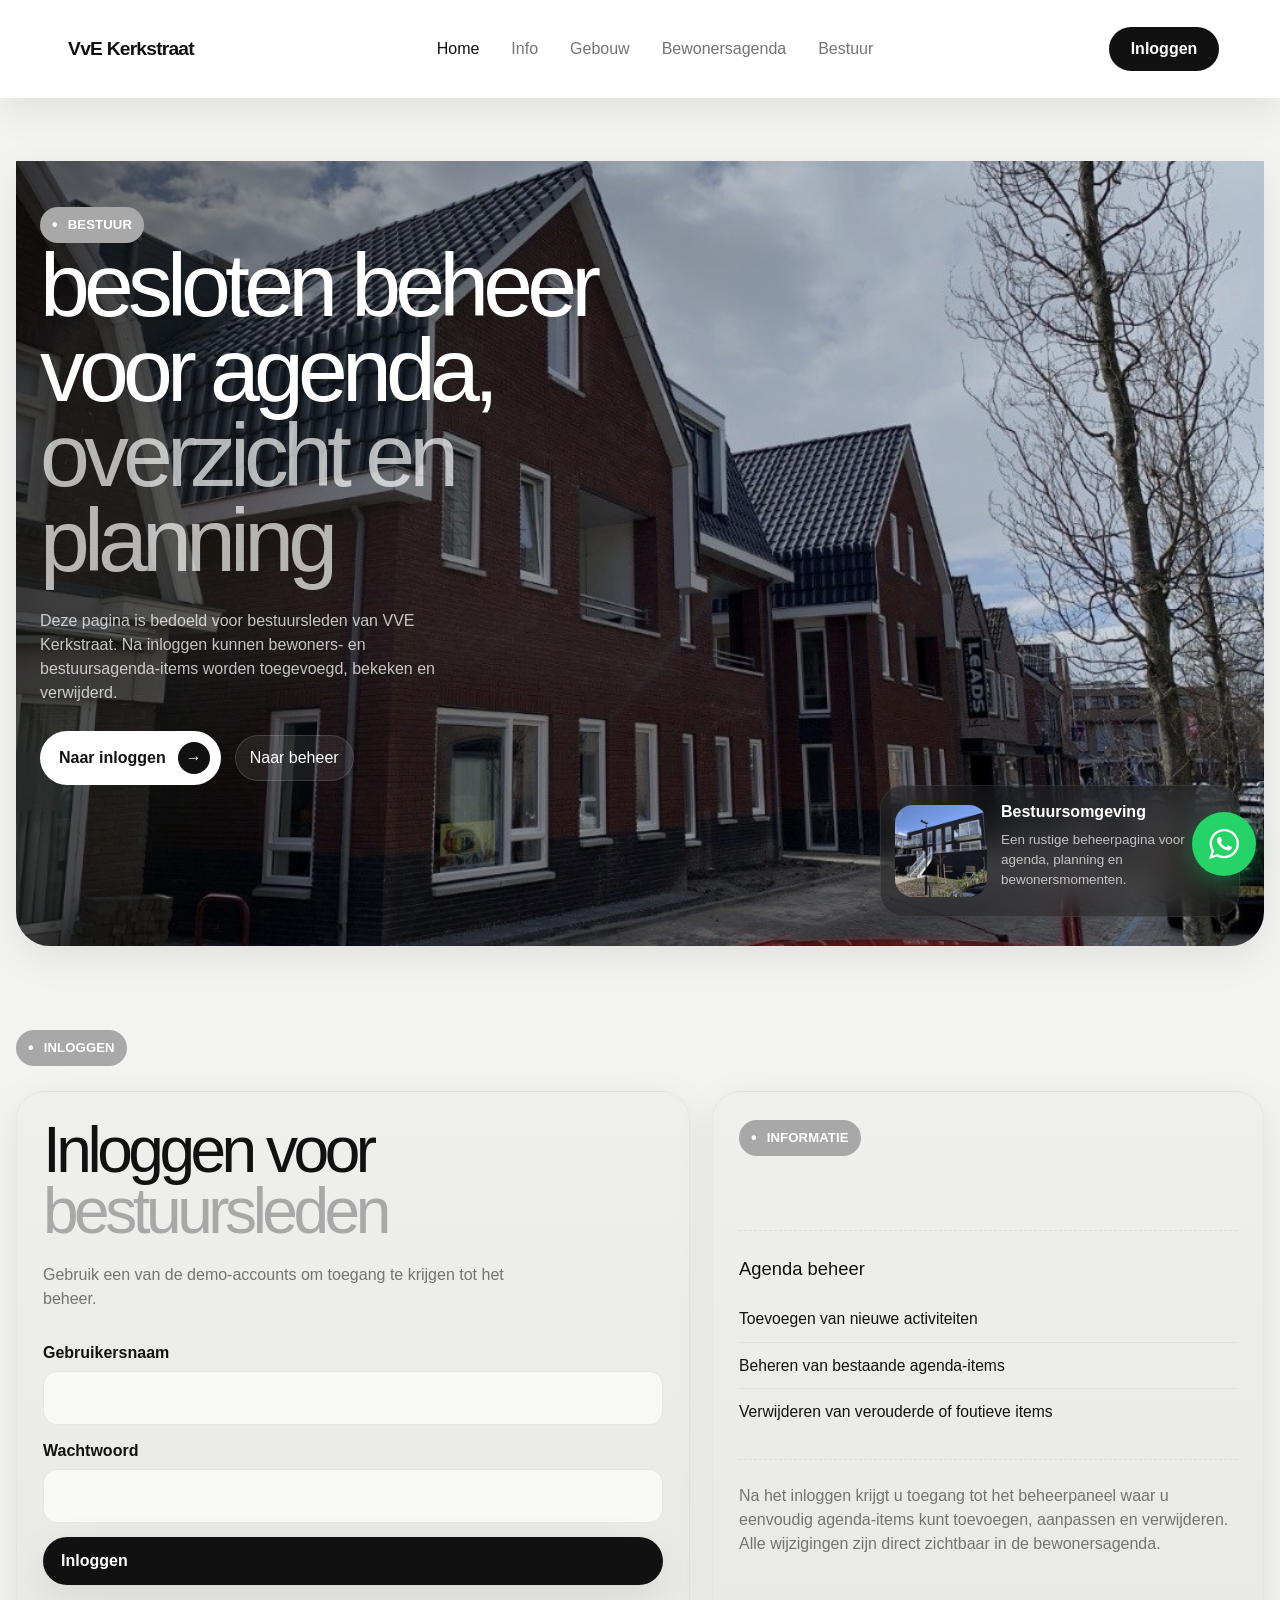
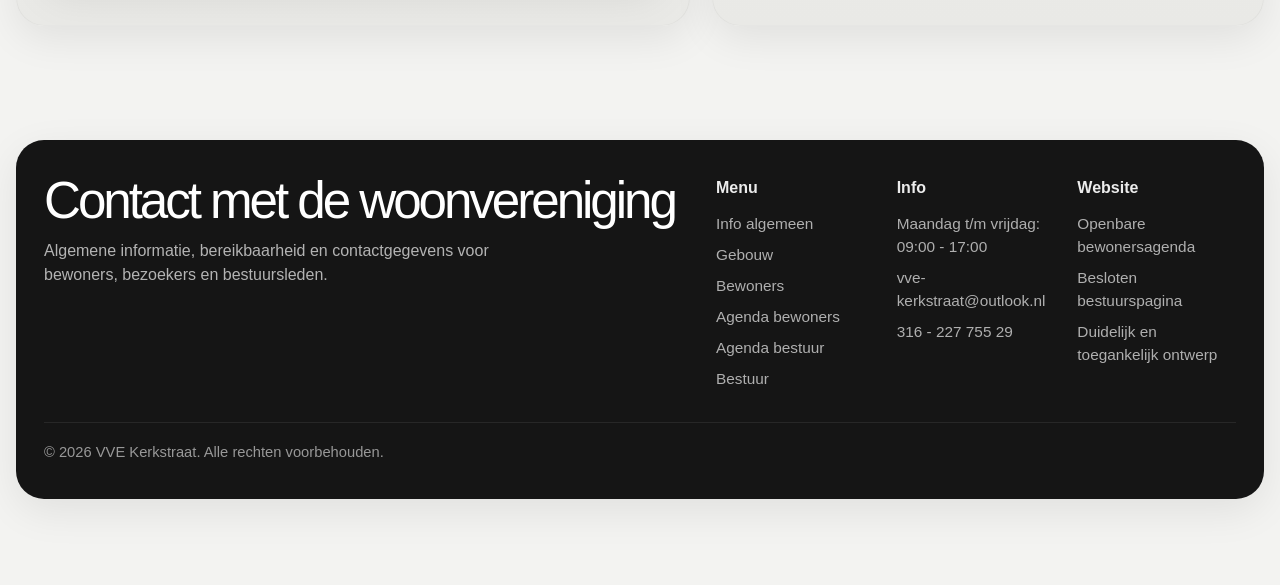
==== commit e019a776: "Update bestuur.html" ====
--- a/bestuur.html
+++ b/bestuur.html
@@ -13,6 +13,8 @@
 
   <meta name="robots" content="index, follow" />
   <link rel="canonical" href="https://vve-kerkstraat.nl/bestuur/" />
+
+  <meta name="google-site-verification" content="lr0ujex3l6fTFWcE2hRCfIXbO0b8_y4A_h3VrKMcGZA" />
 
   <link rel="icon" type="image/png" href="/favicon VVE Kerkstraat.png" />
 
@@ -29,28 +31,43 @@
 
 <body>
   <header class="header" id="header">
-    <div class="container nav">
-
-      <a href="/" class="brand" aria-label="Ga naar homepage VvE Kerkstraat">
-        <span class="brand-mark" aria-hidden="true"></span>
-        <span>VvE Kerkstraat</span>
-      </a>
-
-      <nav id="mainNav">
-        <ul class="nav-links">
-          <li><a href="/">Home</a></li>
-          <li><a href="/info/">Info</a></li>
-          <li><a href="/gebouw/">Gebouw</a></li>
-          <li><a href="/bewonersagenda/">Bewonersagenda</a></li>
-          <li><a class="active" href="/bestuur/">Bestuur</a></li>
-        </ul>
-      </nav>
-
-      <a href="/bestuur/" class="btn nav-cta">Inloggen</a>
-      <button class="menu-toggle" id="menuToggle" aria-label="Menu openen">☰</button>
-
-    </div>
-  </header>
+  <div class="container nav nav-bar">
+    <a href="/" class="brand brand-logo" aria-label="Ga naar homepage VvE Kerkstraat">
+      <span>VvE Kerkstraat</span>
+    </a>
+
+    <nav class="desktop-nav">
+      <a class="active" href="/">Home</a>
+      <a href="/info/">Info</a>
+      <a href="/gebouw/">Gebouw</a>
+      <a href="/bewonersagenda/">Bewonersagenda</a>
+      <a href="/bestuur/">Bestuur</a>
+    </nav>
+
+    <div class="nav-actions">
+      <a href="/bestuur/" class="login-link">Inloggen</a>
+    </div>
+
+    <button class="menu-toggle" id="menuToggle" aria-label="Menu openen">
+      <svg class="menu-icon menu-icon-open" viewBox="0 0 24 24">
+        <path d="M4 7H20M4 12H20M4 17H20" />
+      </svg>
+
+      <svg class="menu-icon menu-icon-close" viewBox="0 0 24 24">
+        <path d="M6 6L18 18M18 6L6 18" />
+      </svg>
+    </button>
+  </div>
+
+  <div class="mobile-nav" id="mobileNav">
+    <a class="active" href="/">Home</a>
+    <a href="/info/">Info</a>
+    <a href="/gebouw/">Gebouw</a>
+    <a href="/bewonersagenda/">Bewonersagenda</a>
+    <a href="/bestuur/">Bestuur</a>
+    <a class="mobile-cta" href="/bestuur/">Inloggen</a>
+  </div>
+</header>
 
   <main>
     <section class="section">
--- a/styles.css
+++ b/styles.css
@@ -97,7 +97,8 @@
   position: sticky;
   top: 0;
   z-index: 20;
-  background: rgba(243, 243, 241, 0.82);
+  width: 100%;
+  background: #ffffff;
   backdrop-filter: blur(16px);
   border-bottom: 1px solid rgba(17, 17, 17, 0.04);
 }
@@ -1354,4 +1355,219 @@
     width: 26px;
     height: 26px;
   }
-}+}
+
+.header {
+  position: sticky;
+  top: 0;
+  z-index: 9999;
+  width: 100%;
+  background: #ffffff;
+  border-bottom: 1px solid rgba(17, 17, 17, 0.04);
+}
+
+.nav-bar {
+  width: 100%;
+  max-width: none;
+  min-height: 98px;
+  margin: 0;
+  padding: 0;
+
+  display: grid;
+  grid-template-columns:
+    minmax(16px, 1fr)
+    190px
+    minmax(0, calc(var(--container) - 350px))
+    160px
+    minmax(16px, 1fr);
+
+  align-items: center;
+  background: #ffffff;
+  box-shadow: var(--shadow);
+}
+
+.brand-logo {
+  grid-column: 2;
+  height: 98px;
+  display: flex;
+  align-items: center;
+  justify-content: center;
+  color: #111;
+  font-size: 1.2rem;
+  font-weight: 700;
+}
+
+.desktop-nav {
+  grid-column: 3;
+  display: flex;
+  justify-content: center;
+  gap: 2rem;
+}
+
+.desktop-nav a {
+  color: #737373;
+  font-weight: 500;
+}
+
+.desktop-nav a:hover,
+.desktop-nav a.active {
+  color: #111;
+}
+
+.nav-actions {
+  grid-column: 4;
+  display: flex;
+  justify-content: center;
+  align-items: center;
+}
+
+.login-link {
+  display: inline-flex;
+  align-items: center;
+  justify-content: center;
+  min-height: 42px;
+  padding: 10px 22px;
+  border-radius: 999px;
+  background: #111;
+  color: #fff !important;
+  font-weight: 700;
+}
+
+.login-link:hover {
+  background: #2a2a2a;
+  color: #fff !important;
+}
+
+.menu-toggle,
+.mobile-nav {
+  display: none;
+}
+
+@media (max-width: 920px) {
+  .header {
+    position: fixed;
+    inset: 0 0 auto 0;
+    padding: 8px 10px;
+    background: transparent;
+    border: 0;
+  }
+
+  body {
+    padding-top: 116px;
+  }
+
+  .container.nav-bar {
+  width: 100%;
+  grid-template-columns: 1fr 96px;
+  min-height: 98px;
+  margin: 0;
+  background: #fff;
+  border-radius: 12px;
+}
+
+  .desktop-nav,
+  .nav-actions {
+    display: none;
+  }
+
+  .brand-logo {
+  grid-column: 1;
+  height: 98px;
+  font-size: 1.2rem;
+
+  justify-content: flex-start;
+  text-align: left;
+  padding-left: 28px;
+}
+
+  .menu-toggle {
+    grid-column: 2;
+    justify-self: end;
+    align-self: stretch;
+
+    display: flex;
+    align-items: center;
+    justify-content: center;
+
+    border-left: 1px solid rgba(17, 17, 17, 0.08);
+    position: relative;
+    width: 96px;
+    height: 98px;
+    margin-left: auto;
+    padding: 0;
+    background: transparent;
+    color: #111;
+    cursor: pointer;
+    border-radius: 0;
+  }
+
+  .menu-icon {
+    position: absolute;
+    inset: 50% auto auto 50%;
+    transform: translate(-50%, -50%);
+    width: 28px;
+    height: 28px;
+    transition: opacity 0.2s ease;
+  }
+
+  .menu-icon path {
+    fill: none;
+    stroke: currentColor;
+    stroke-width: 2.0;
+    stroke-linecap: round;
+  }
+
+  .menu-icon-close {
+    opacity: 0;
+  }
+
+  .menu-toggle.is-open .menu-icon-open {
+    opacity: 0;
+  }
+
+  .menu-toggle.is-open .menu-icon-close {
+    opacity: 1;
+  }
+
+  .mobile-nav {
+    display: grid;
+    max-height: 0;
+    overflow: hidden;
+    opacity: 0;
+    background: #fff;
+    border: 1px solid rgba(17, 17, 17, 0.08);
+    border-top: 0;
+    border-radius: 0 0 8px 8px;
+    box-shadow: var(--shadow);
+    transition: max-height 0.35s ease, opacity 0.25s ease;
+  }
+
+  .mobile-nav.open {
+    max-height: 620px;
+    opacity: 1;
+  }
+
+  .mobile-nav a {
+    min-height: 80px;
+    display: flex;
+    align-items: center;
+    justify-content: center;
+    border-top: 1px solid rgba(17, 17, 17, 0.08);
+    color: #737373;
+    font-weight: 500;
+  }
+
+  .mobile-nav a:hover,
+  .mobile-nav a.active {
+    color: #111;
+  }
+
+  .mobile-cta {
+    margin: 22px 24px 28px;
+    min-height: 70px;
+    border-radius: 999px;
+    background: #111 !important;
+    border: 1.5px solid #111 !important;
+    color: #fff !important;
+  }
+}
--- a/bestuur.css
+++ b/bestuur.css
@@ -372,4 +372,219 @@
     width: 26px;
     height: 26px;
   }
-}+}
+
+.header {
+  position: sticky;
+  top: 0;
+  z-index: 9999;
+  width: 100%;
+  background: #ffffff;
+  border-bottom: 1px solid rgba(17, 17, 17, 0.04);
+}
+
+.nav-bar {
+  width: 100%;
+  max-width: none;
+  min-height: 98px;
+  margin: 0;
+  padding: 0;
+
+  display: grid;
+  grid-template-columns:
+    minmax(16px, 1fr)
+    190px
+    minmax(0, calc(var(--container) - 350px))
+    160px
+    minmax(16px, 1fr);
+
+  align-items: center;
+  background: #ffffff;
+  box-shadow: var(--shadow);
+}
+
+.brand-logo {
+  grid-column: 2;
+  height: 98px;
+  display: flex;
+  align-items: center;
+  justify-content: center;
+  color: #111;
+  font-size: 1.2rem;
+  font-weight: 700;
+}
+
+.desktop-nav {
+  grid-column: 3;
+  display: flex;
+  justify-content: center;
+  gap: 2rem;
+}
+
+.desktop-nav a {
+  color: #737373;
+  font-weight: 500;
+}
+
+.desktop-nav a:hover,
+.desktop-nav a.active {
+  color: #111;
+}
+
+.nav-actions {
+  grid-column: 4;
+  display: flex;
+  justify-content: center;
+  align-items: center;
+}
+
+.login-link {
+  display: inline-flex;
+  align-items: center;
+  justify-content: center;
+  min-height: 42px;
+  padding: 10px 22px;
+  border-radius: 999px;
+  background: #111;
+  color: #fff !important;
+  font-weight: 700;
+}
+
+.login-link:hover {
+  background: #2a2a2a;
+  color: #fff !important;
+}
+
+.menu-toggle,
+.mobile-nav {
+  display: none;
+}
+
+@media (max-width: 920px) {
+  .header {
+    position: fixed;
+    inset: 0 0 auto 0;
+    padding: 8px 10px;
+    background: transparent;
+    border: 0;
+  }
+
+  body {
+    padding-top: 116px;
+  }
+
+  .container.nav-bar {
+  width: 100%;
+  grid-template-columns: 1fr 96px;
+  min-height: 98px;
+  margin: 0;
+  background: #fff;
+  border-radius: 12px;
+}
+
+  .desktop-nav,
+  .nav-actions {
+    display: none;
+  }
+
+  .brand-logo {
+  grid-column: 1;
+  height: 98px;
+  font-size: 1.2rem;
+
+  justify-content: flex-start;
+  text-align: left;
+  padding-left: 28px;
+}
+
+  .menu-toggle {
+    grid-column: 2;
+    justify-self: end;
+    align-self: stretch;
+
+    display: flex;
+    align-items: center;
+    justify-content: center;
+
+    border-left: 1px solid rgba(17, 17, 17, 0.08);
+    position: relative;
+    width: 96px;
+    height: 98px;
+    margin-left: auto;
+    padding: 0;
+    background: transparent;
+    color: #111;
+    cursor: pointer;
+    border-radius: 0;
+  }
+
+  .menu-icon {
+    position: absolute;
+    inset: 50% auto auto 50%;
+    transform: translate(-50%, -50%);
+    width: 28px;
+    height: 28px;
+    transition: opacity 0.2s ease;
+  }
+
+  .menu-icon path {
+    fill: none;
+    stroke: currentColor;
+    stroke-width: 2.0;
+    stroke-linecap: round;
+  }
+
+  .menu-icon-close {
+    opacity: 0;
+  }
+
+  .menu-toggle.is-open .menu-icon-open {
+    opacity: 0;
+  }
+
+  .menu-toggle.is-open .menu-icon-close {
+    opacity: 1;
+  }
+
+  .mobile-nav {
+    display: grid;
+    max-height: 0;
+    overflow: hidden;
+    opacity: 0;
+    background: #fff;
+    border: 1px solid rgba(17, 17, 17, 0.08);
+    border-top: 0;
+    border-radius: 0 0 8px 8px;
+    box-shadow: var(--shadow);
+    transition: max-height 0.35s ease, opacity 0.25s ease;
+  }
+
+  .mobile-nav.open {
+    max-height: 620px;
+    opacity: 1;
+  }
+
+  .mobile-nav a {
+    min-height: 80px;
+    display: flex;
+    align-items: center;
+    justify-content: center;
+    border-top: 1px solid rgba(17, 17, 17, 0.08);
+    color: #737373;
+    font-weight: 500;
+  }
+
+  .mobile-nav a:hover,
+  .mobile-nav a.active {
+    color: #111;
+  }
+
+  .mobile-cta {
+    margin: 22px 24px 28px;
+    min-height: 70px;
+    border-radius: 999px;
+    background: #111 !important;
+    border: 1.5px solid #111 !important;
+    color: #fff !important;
+  }
+}
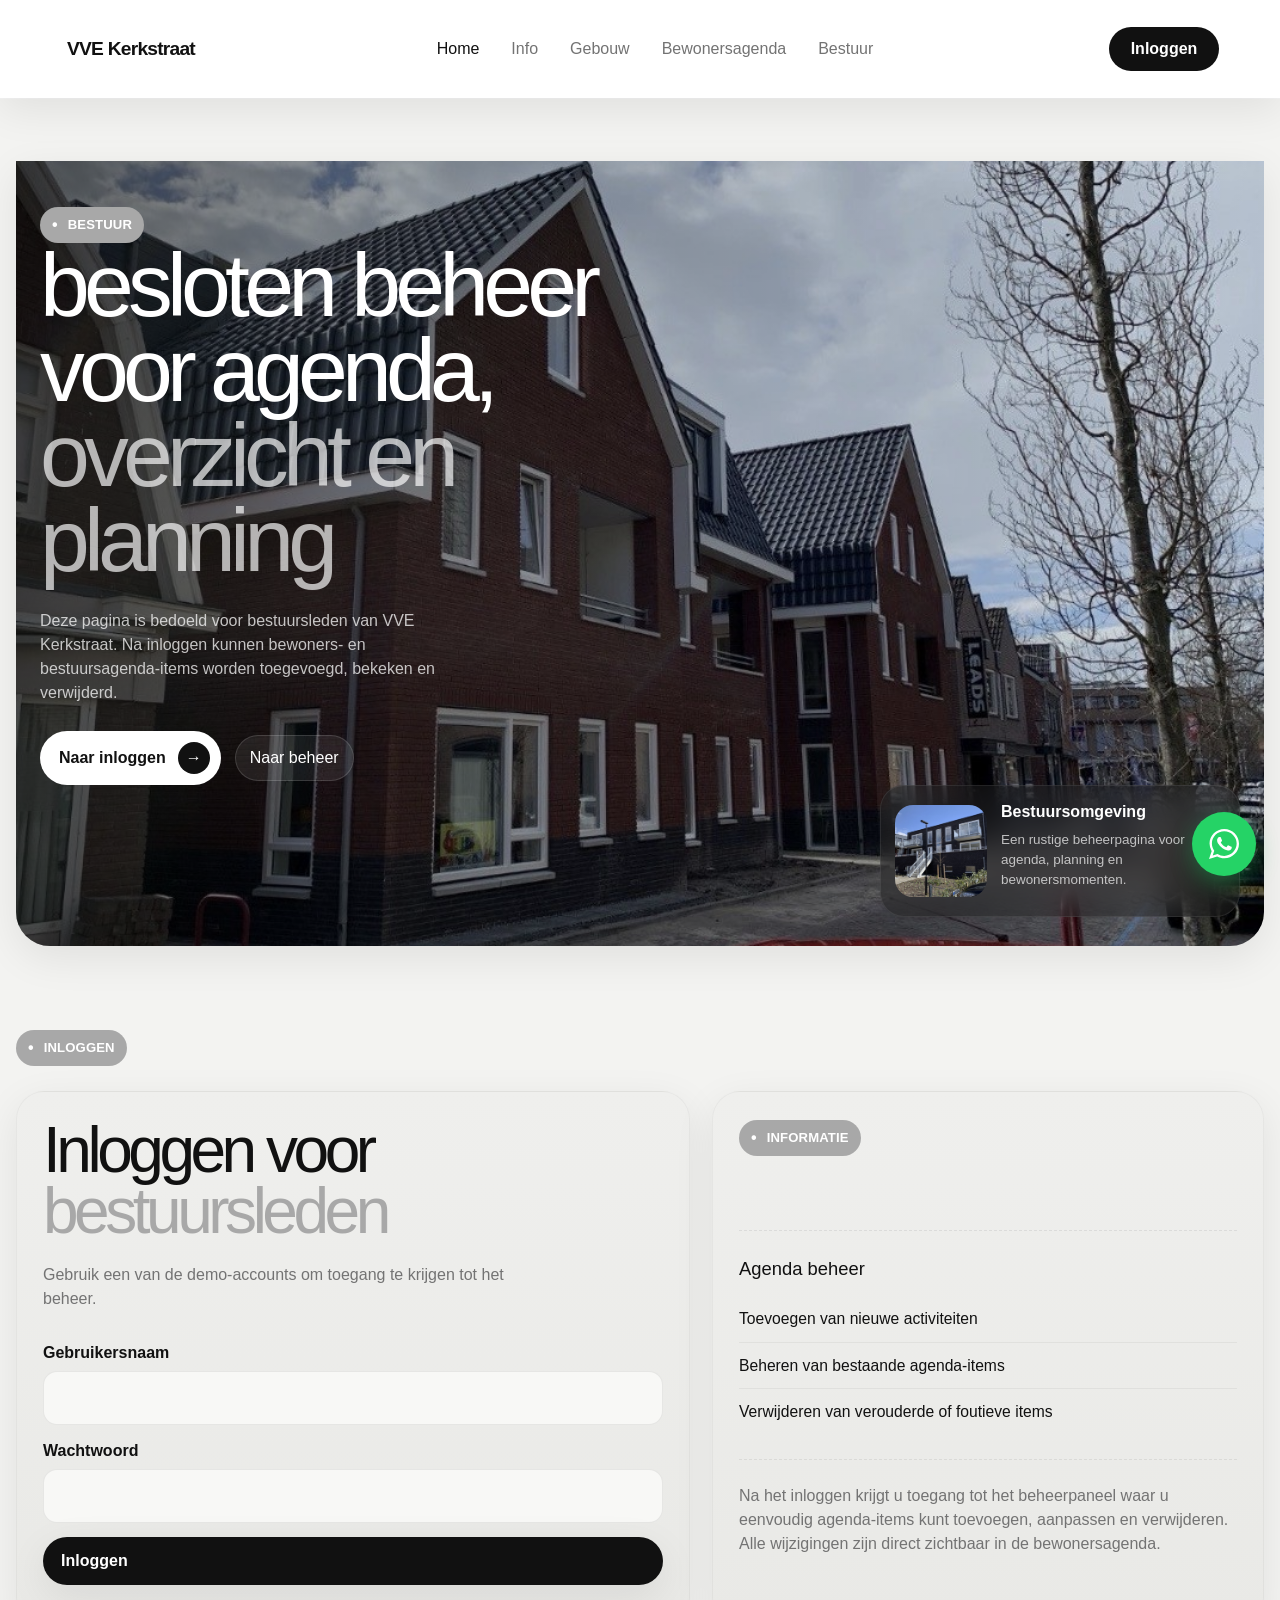
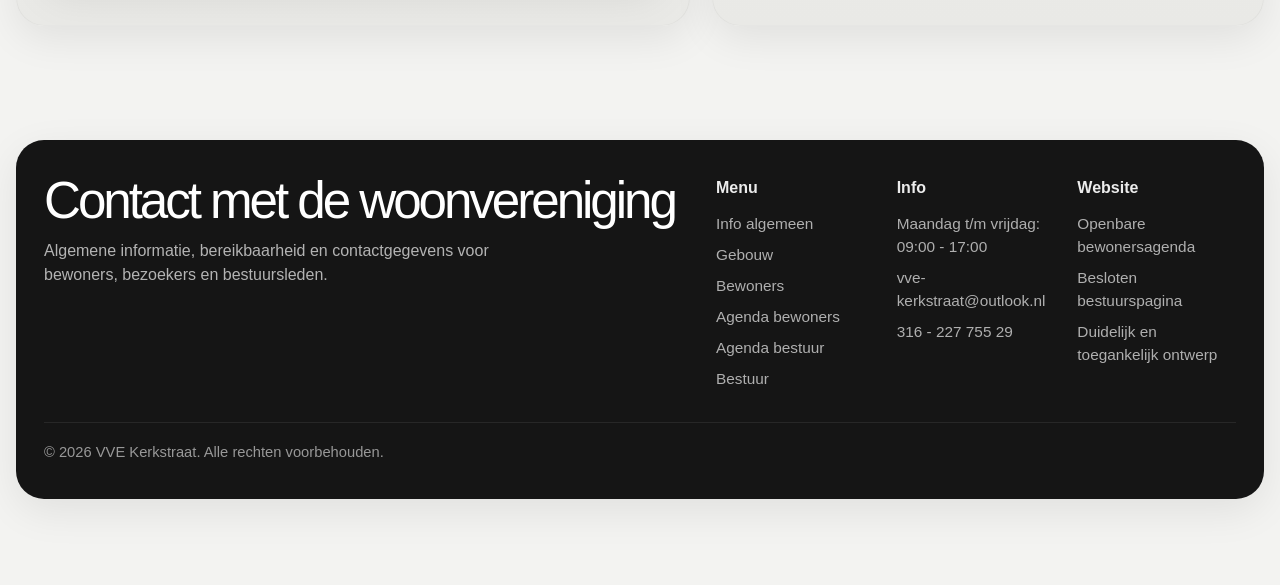
==== commit 8bbae6aa: "Update bestuur.html" ====
--- a/bestuur.html
+++ b/bestuur.html
@@ -4,11 +4,11 @@
   <meta charset="UTF-8" />
   <meta name="viewport" content="width=device-width, initial-scale=1.0" />
 
-  <title>Bestuur VvE Kerkstraat | Inloggen en beheer</title>
+  <title>Bestuur VVE Kerkstraat | Inloggen en beheer</title>
 
   <meta
     name="description"
-    content="Besloten bestuurspagina van VvE Kerkstraat voor inloggen, agenda beheren en communicatie binnen het bestuur."
+    content="Besloten bestuurspagina van VVE Kerkstraat voor inloggen, agenda beheren en communicatie binnen het bestuur."
   />
 
   <meta name="robots" content="index, follow" />
@@ -32,8 +32,8 @@
 <body>
   <header class="header" id="header">
   <div class="container nav nav-bar">
-    <a href="/" class="brand brand-logo" aria-label="Ga naar homepage VvE Kerkstraat">
-      <span>VvE Kerkstraat</span>
+    <a href="/" class="brand brand-logo" aria-label="Ga naar homepage VVE Kerkstraat">
+      <span>VVE Kerkstraat</span>
     </a>
 
     <nav class="desktop-nav">
@@ -127,7 +127,7 @@
               </h2>
 
               <p class="lead" id="loginIntroText">
-                Gebruik een van de demo-accounts om toegang te krijgen tot het beheer.
+                Gebruik een van de accounts om toegang te krijgen tot het beheer.
               </p>
             </div>
 
